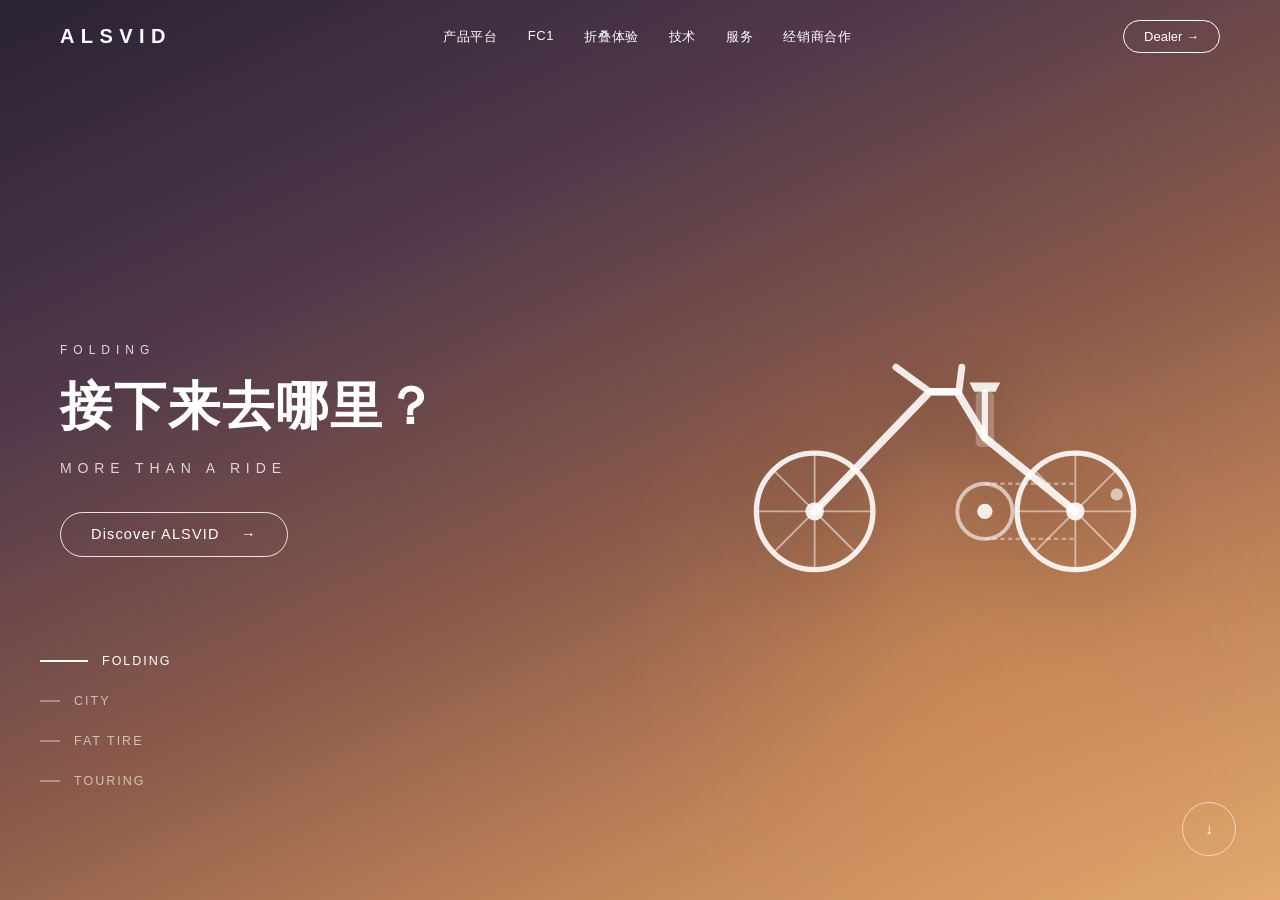
==== index.html @ 26894b55 "Preserve ALSVID homepage hero animation and original source" ====
<!doctype html><html lang="zh-CN"><meta charset="utf-8"><meta name="viewport" content="width=device-width,initial-scale=1"><title>ALSVID 首屏动画独立保留版</title><style>*{box-sizing:border-box}body{margin:0;font-family:Arial,'Microsoft YaHei',sans-serif}a{color:inherit;text-decoration:none}button{font:inherit;border:0;background:none;cursor:pointer}h1,p{margin:0}/* ============================================================
   ALSVID 官方首页 — 交互区块样式（CSS Module）
   配色对齐设计 token：主色 #0b61ff
   ============================================================ */

.home-reveal {
  opacity: 0;
  transform: translateY(30px);
  transition: opacity .8s cubic-bezier(.22,.61,.36,1), transform .8s cubic-bezier(.22,.61,.36,1);
}
.home-reveal-in {
  opacity: 1 !important;
  transform: none !important;
}

/* ===== 导航 ===== */
.nav {
  position: fixed;
  inset: 0 0 auto 0;
  z-index: 200;
  color: #fff;
  padding: 20px 0;
  transition: background .3s cubic-bezier(.22,.61,.36,1), box-shadow .3s, color .3s, padding .3s;
}
.navScrolled {
  background: #fff;
  color: var(--ink, #16181d);
  box-shadow: 0 2px 20px rgba(0,0,0,.08);
  padding: 12px 0;
}
.navInner {
  max-width: 1240px;
  margin: 0 auto;
  padding: 0 40px;
  display: flex;
  align-items: center;
  gap: 48px;
}
.logo { font-size: 20px; font-weight: 800; letter-spacing: .32em; }
.navLinks { display: flex; gap: 30px; margin: 0 auto; font-size: 13px; letter-spacing: .05em; }
.navLinks a { position: relative; padding: 6px 0; opacity: .85; transition: opacity .3s; }
.navLinks a::after {
  content: "";
  position: absolute; left: 0; bottom: 0; height: 2px; width: 100%;
  background: currentColor;
  transform: scaleX(0); transform-origin: left;
  transition: transform .3s cubic-bezier(.22,.61,.36,1);
}
.navLinks a:hover { opacity: 1; }
.navLinks a:hover::after { transform: scaleX(1); }
.navRight { display: flex; align-items: center; gap: 12px; }
.dealerBtn {
  border: 1px solid currentColor; border-radius: 99px;
  padding: 8px 20px; font-size: 13px;
  transition: background .3s, color .3s, transform .3s;
}
.dealerBtn:hover { background: #fff; color: #16181d; transform: scale(1.05); }

/* ===== Hero ===== */
.hero {
  position: relative;
  min-height: 100vh;
  display: flex;
  align-items: center;
  color: #fff;
  overflow: hidden;
  padding: 120px 0 120px;
}
.heroScene {
  position: absolute; inset: 0;
  opacity: 0;
  transition: opacity 1.2s cubic-bezier(.22,.61,.36,1);
}
.heroScene.on { opacity: 1; }
.scene0 { background: linear-gradient(155deg,#2a2235 0%,#50384a 28%,#8a5a4a 55%,#c2855a 78%,#e4a870 100%); }
.scene1 { background: linear-gradient(150deg,#161c2a 0%,#28324a 38%,#3d5273 68%,#6480a0 100%); }
.scene2 { background: linear-gradient(148deg,#1a2625 0%,#2e4240 42%,#486862 72%,#6e8775 100%); }
.scene3 { background: linear-gradient(152deg,#1d211a 0%,#36402c 40%,#5d653d 72%,#8e9162 100%); }
.heroScene::before {
  content: "";
  position: absolute;
  width: 60vw; height: 56vh;
  right: -4vw; bottom: 0;
  border-radius: 50%;
  filter: blur(80px);
  opacity: .35;
  pointer-events: none;
}
.scene0::before { background: radial-gradient(circle, rgba(255,170,80,.7), transparent 60%); }
.scene1::before { background: radial-gradient(circle, rgba(100,160,230,.6), transparent 60%); }
.scene2::before { background: radial-gradient(circle, rgba(80,180,150,.5), transparent 60%); }
.scene3::before { background: radial-gradient(circle, rgba(220,190,90,.5), transparent 60%); }

.heroGrid {
  position: relative; z-index: 5;
  max-width: 1240px; margin: 0 auto; padding: 0 40px;
  width: 100%;
  display: grid;
  grid-template-columns: 1fr 1fr;
  gap: 60px;
  align-items: center;
}
.heroTag { font-size: 12px; letter-spacing: .5em; opacity: .82; margin-bottom: 18px; text-transform: uppercase; }
.heroTitle { font-size: clamp(32px, 4.4vw, 52px); font-weight: 700; letter-spacing: .04em; line-height: 1.22; }
.heroSub { font-size: 14px; letter-spacing: .42em; opacity: .78; margin: 22px 0 36px; }
.cta {
  display: inline-flex; align-items: center; gap: 12px;
  border: 1px solid rgba(255,255,255,.85); border-radius: 99px;
  padding: 12px 30px; font-size: 14.5px; letter-spacing: .08em;
  color: inherit; text-decoration: none;
  transition: background .3s, color .3s, transform .3s;
}
.cta:hover { background: #fff; color: #16181d; transform: scale(1.05); }
.cta svg { transition: transform .3s; }
.cta:hover svg { transform: translateX(5px); }
.heroBikeStage { display: grid; place-items: center; min-height: 260px; }
.heroBike { width: 100%; max-width: 460px; filter: drop-shadow(0 20px 30px rgba(0,0,0,.3)); }

.heroTabs {
  position: absolute; left: 40px; bottom: 12%;
  z-index: 6;
  display: flex; flex-direction: column; gap: 18px;
}
.heroTab {
  display: flex; align-items: center; gap: 14px;
  color: rgba(255,255,255,.62);
  font-size: 12.5px; letter-spacing: .16em;
  padding: 4px 0;
  transition: color .3s;
}
.heroTab[aria-selected="true"] { color: #fff; }
.tabBar {
  width: 20px; height: 2px;
  background: rgba(255,255,255,.35);
  position: relative; overflow: hidden;
  transition: width .3s;
}
.heroTab[aria-selected="true"] .tabBar { width: 48px; }
.tabBar i {
  position: absolute; inset: 0;
  background: #fff;
  transform: scaleX(0); transform-origin: left;
}
.heroTab[aria-selected="true"] .tabBar i {
  animation: homeTabProgress 6s linear forwards;
}
@keyframes homeTabProgress { to { transform: scaleX(1); } }

.scrollDown {
  position: absolute; right: 44px; bottom: 44px; z-index: 6;
  width: 54px; height: 54px;
  border: 1px solid rgba(255,255,255,.6); border-radius: 50%;
  display: grid; place-items: center;
  color: #fff;
  transition: background .3s, color .3s;
  animation: homeBob 2.4s ease-in-out infinite;
}
.scrollDown:hover { background: #fff; color: #16181d; animation-play-state: paused; }
@keyframes homeBob { 0%,100% { transform: translateY(0); } 50% { transform: translateY(8px); } }

/* ===== 动效层 ===== */
/* 首屏入场：文案逐行上浮 + 车辆从右滑入（backwards：结束后交还 hover 控制） */
.heroCopyInner > * {
  animation: homeRiseIn .8s cubic-bezier(.22,.61,.36,1) backwards;
}
.heroCopyInner > *:nth-child(1) { animation-delay: .05s; }
.heroCopyInner > *:nth-child(2) { animation-delay: .15s; }
.heroCopyInner > *:nth-child(3) { animation-delay: .25s; }
.heroCopyInner > *:nth-child(4) { animation-delay: .35s; }
@keyframes homeRiseIn {
  from { opacity: 0; transform: translateY(18px); }
  to { opacity: 1; transform: translateY(0); }
}
.heroBike {
  animation: homeBikeIn 1s cubic-bezier(.22,.61,.36,1) .25s backwards;
}
@keyframes homeBikeIn {
  from { opacity: 0; transform: translateX(48px); }
  to { opacity: 1; transform: translateX(0); }
}

/* 车轮转动：Hero 常速巡航，悬停加速，卡片悬停起步 */
.heroBike [data-wheel] { animation: homeSpin 16s linear infinite; }
.hero:hover .heroBike [data-wheel] { animation-duration: 2.4s; }
.platCard:hover .platSvg [data-wheel] { animation: homeSpin 1.8s linear infinite; }
@keyframes homeSpin { to { transform: rotate(360deg); } }

/* 统计卡片悬停上浮 */
.stat { transition: transform .3s cubic-bezier(.22,.61,.36,1); }
.stat:hover { transform: translateY(-4px); }

/* 技术图标悬停旋转 */
.techIcon svg { transition: transform .35s cubic-bezier(.22,.61,.36,1); }
.techItem:hover .techIcon svg, .techItem:focus-visible .techIcon svg { transform: rotate(120deg); }

/* ===== 区块通用 ===== */
.sectionBlock { padding: 120px 0; }
.sectionInner { max-width: 1240px; margin: 0 auto; padding: 0 40px; }
.eyebrow { font-size: 11px; letter-spacing: .4em; color: var(--ink3, #8a9099); margin-bottom: 16px; text-transform: uppercase; }
.h2 { font-size: clamp(24px, 2.8vw, 34px); font-weight: 700; line-height: 1.35; }

/* ===== 平台卡片 ===== */
.platHead { display: grid; grid-template-columns: 320px 1fr; gap: 64px; margin-bottom: 60px; }
.platHeadNote { font-size: 13.5px; color: var(--ink2, #4a4f58); max-width: 380px; align-self: end; }
.linkArrow {
  display: inline-flex; align-items: center; gap: 8px;
  margin-top: 24px; font-size: 13px;
  color: inherit; text-decoration: none;
  border-bottom: 1px solid currentColor; padding-bottom: 4px;
  transition: color .3s;
}
.linkArrow svg { transition: transform .3s; }
.linkArrow:hover { color: var(--brand, #0b61ff); }
.linkArrow:hover svg { transform: translateX(5px); }
.platCards { display: grid; grid-template-columns: repeat(auto-fit, minmax(240px, 1fr)); gap: 24px; }
.platCard {
  display: block;
  background: var(--bgSoft, #f5f6f8);
  border: none; border-radius: 16px; overflow: hidden;
  text-align: left; cursor: pointer;
  font: inherit; color: inherit; text-decoration: none;
  transition: transform .3s cubic-bezier(.22,.61,.36,1), box-shadow .3s;
}
.platCard:hover { transform: translateY(-10px); box-shadow: 0 16px 40px rgba(22,24,29,.1); }
.platSvg { height: 180px; display: grid; place-items: center; overflow: hidden; }
.platSvg svg { width: 82%; transition: transform .45s cubic-bezier(.22,.61,.36,1); }
.platCard:hover .platSvg svg { transform: scale(1.06); }
.pi1 { background: linear-gradient(135deg,#eaeef5,#cdd6e4); }
.pi2 { background: linear-gradient(135deg,#dde8f2,#b8cbde); }
.pi3 { background: linear-gradient(135deg,#e2ecea,#bccfc9); }
.pi4 { background: linear-gradient(135deg,#eee8da,#d4cbb5); }
.platBody { display: flex; justify-content: space-between; align-items: center; padding: 20px 22px; }
.platName { font-weight: 700; font-size: 15px; }
.platDesc { font-size: 12px; color: var(--ink3, #8a9099); margin-top: 3px; }
.platGo {
  width: 34px; height: 34px; border-radius: 50%;
  border: 1px solid var(--line, #e6e8ec);
  display: grid; place-items: center; flex: none;
  transition: all .3s;
}
.platCard:hover .platGo { background: var(--brand, #0b61ff); border-color: var(--brand, #0b61ff); color: #fff; transform: translateX(4px); }

/* ===== FC1 ===== */
.featured { background: var(--bgSoft, #f5f6f8); }
.featGrid { display: grid; grid-template-columns: 340px 1fr 240px; gap: 44px; align-items: center; }
.featTitle { font-size: clamp(42px, 5.5vw, 70px); font-weight: 800; letter-spacing: .02em; }
.featSlogan { font-size: 18px; font-weight: 600; margin: 14px 0 20px; letter-spacing: .06em; }
.featDesc { font-size: 13.5px; color: var(--ink2, #4a4f58); max-width: 300px; }
.featStage { display: grid; place-items: center; }
.featStats { display: flex; flex-direction: column; }
.featStage svg { width: 100%; max-width: 580px; filter: drop-shadow(0 22px 28px rgba(0,0,0,.12)); }
.stat { padding: 22px 0; border-bottom: 1px solid var(--line, #e6e8ec); }
.stat:last-child { border-bottom: none; }
.statNum { font-size: 32px; font-weight: 800; display: flex; align-items: baseline; gap: 3px; }
.statUnit { font-size: 14px; font-weight: 600; color: var(--ink2, #4a4f58); }
.statLabel { font-size: 12px; color: var(--ink3, #8a9099); letter-spacing: .08em; margin-top: 4px; }
.btnSolid {
  display: inline-flex; align-items: center; gap: 8px;
  margin-top: 28px;
  background: var(--ink, #16181d); color: #fff;
  border: none; border-radius: 99px;
  padding: 13px 28px; font-size: 14px; cursor: pointer; font-family: inherit;
  transition: background .3s, transform .3s;
}
.btnSolid:hover { background: var(--brand, #0b61ff); transform: scale(1.05); }

/* ===== 三步折叠 ===== */
.foldStage { display: grid; grid-template-columns: 1fr 380px; gap: 64px; align-items: center; }
.foldCanvas {
  background: var(--bgSoft, #f5f6f8);
  border-radius: 16px;
  height: 400px;
  display: grid; place-items: center;
  position: relative;
}
.foldBike { width: 78%; max-width: 520px; }
.foldLabel {
  position: absolute; left: 50%; bottom: 26px; transform: translateX(-50%);
  font-size: 13px; letter-spacing: .08em;
  background: #fff; border: 1px solid var(--line, #e6e8ec);
  padding: 5px 18px; border-radius: 99px; white-space: nowrap;
  box-shadow: 0 4px 14px rgba(0,0,0,.06);
}
.foldSteps { display: flex; flex-direction: column; gap: 12px; }
.foldStep {
  display: flex; align-items: center; gap: 18px;
  padding: 20px 22px; border-radius: 12px;
  text-align: left; cursor: pointer; font-family: inherit;
  background: none; border: 1px solid transparent; color: inherit;
  transition: all .3s;
}
.foldStep:hover { background: var(--bgSoft, #f5f6f8); }
.foldStep.on { background: var(--bgSoft, #f5f6f8); border-color: var(--ink, #16181d); }
.foldNum {
  width: 36px; height: 36px; border-radius: 50%;
  border: 1.5px solid var(--ink3, #8a9099);
  display: grid; place-items: center;
  font-size: 13px; font-weight: 700; color: var(--ink2, #4a4f58); flex: none;
  transition: all .3s;
}
.foldStep.on .foldNum { background: var(--ink, #16181d); border-color: var(--ink, #16181d); color: #fff; }
.foldTitle { font-weight: 700; font-size: 15px; }
.foldDesc { font-size: 12.5px; color: var(--ink3, #8a9099); margin-top: 3px; }

/* ===== 技术 ===== */
.tech { background: #0f1216; color: #fff; }
.tech .h2 { color: #fff; }
.techDesc { font-size: 13.5px; color: #9aa1ab; max-width: 440px; margin-top: 18px; }
.techGrid { display: grid; grid-template-columns: repeat(auto-fit, minmax(200px, 1fr)); gap: 16px; margin-top: 60px; }
.techItem {
  border: 1px solid #262b33; border-radius: 12px;
  padding: 26px 22px;
  transition: all .3s;
}
.techItem:hover, .techItem:focus-visible { border-color: var(--brand, #0b61ff); background: #161a21; transform: translateY(-5px); }
.techIcon {
  width: 44px; height: 44px; border-radius: 10px;
  background: #1d222b;
  display: grid; place-items: center;
  color: #c8cdd6; margin-bottom: 18px;
  transition: all .3s;
}
.techItem:hover .techIcon { background: var(--brand, #0b61ff); color: #fff; }
.techT { font-size: 14px; font-weight: 700; }
.techMore { font-size: 12.5px; color: #8a9099; max-height: 0; overflow: hidden; opacity: 0; transition: all .35s; }
.techItem:hover .techMore, .techItem:focus-within .techMore { max-height: 90px; opacity: 1; margin-top: 10px; }
.techCta {
  display: inline-flex; align-items: center; gap: 8px;
  margin-top: 52px;
  border: 1px solid #3a414c; border-radius: 99px;
  padding: 12px 28px; font-size: 14px;
  color: #dfe3e9; background: none; cursor: pointer; font-family: inherit;
  transition: all .3s;
}
.techCta:hover { border-color: var(--brand, #0b61ff); color: #fff; background: var(--brand, #0b61ff); transform: scale(1.04); }

/* ===== 响应式 ===== */
@media (max-width: 992px) {
  .heroGrid { grid-template-columns: 1fr; gap: 36px; }
  .heroBikeStage { order: -1; }
  .heroBike { max-width: 340px; }
  .heroTabs { display: none; }
  .featGrid { grid-template-columns: 1fr; gap: 28px; }
  .featStats { display: flex; gap: 36px; }
  .featStats .stat { border-bottom: none; padding: 0; }
  .foldStage { grid-template-columns: 1fr; }
  .platHead { grid-template-columns: 1fr; gap: 20px; }
  .navInner { padding: 0 20px; }
  .sectionInner { padding: 0 20px; }
}
@media (max-width: 768px) {
  .navLinks { display: none; }
  .scrollDown { right: 20px; bottom: 24px; }
  .foldCanvas { height: 300px; }
  .foldBike { width: 92%; }
}

/* ===== 无障碍：减弱动效 ===== */
@media (prefers-reduced-motion: reduce) {
  .heroScene, .heroScene::before, .heroBike, .scrollDown,
  .platCard, .platCard .platSvg svg, .foldStep, .foldNum,
  .techItem, .cta, .dealerBtn, .btnSolid,
  .heroBike [data-wheel], .heroCopyInner > * {
    animation: none !important;
    transition: none !important;
  }
  .heroBike { opacity: 1; transform: none; }
  .home-reveal { opacity: 1 !important; transform: none !important; }
}
</style><body><header class="nav"><div class="navInner"><a class="logo" href="#top">ALSVID</a><nav class="navLinks" aria-label="原官网导航展示"><span>产品平台</span><span>FC1</span><span>折叠体验</span><span>技术</span><span>服务</span><span>经销商合作</span></nav><span class="dealerBtn">Dealer →</span></div></header><section id="top" class="hero"><div class="heroScene scene0 on"></div><div class="heroScene scene1 "></div><div class="heroScene scene2 "></div><div class="heroScene scene3 "></div><div class="heroGrid"><div class="heroCopy"><div class="heroCopyInner"><p class="heroTag">FOLDING</p><h1 class="heroTitle">接下来去哪里？</h1><p class="heroSub">MORE THAN A RIDE</p><span class="cta">Discover ALSVID　 →</span></div></div><div class="heroBikeStage"><svg viewBox="0 0 300 180" class="heroBike" aria-hidden="true">
      
      <circle cx="65" cy="130" r="38" fill="none" stroke="rgba(255,255,255,.88)" stroke-width="3.5" />
      <circle cx="235" cy="130" r="38" fill="none" stroke="rgba(255,255,255,.88)" stroke-width="3.5" />
      <circle cx="65" cy="130" r="6" fill="rgba(255,255,255,.88)" />
      <circle cx="235" cy="130" r="6" fill="rgba(255,255,255,.88)" />
      <g data-wheel stroke="rgba(255,255,255,.5)" stroke-width="1.2" style="transform-origin:65px 130px;transform-box:view-box">
        <line x1="65" y1="92" x2="65" y2="168" />
        <line x1="27" y1="130" x2="103" y2="130" />
        <line x1="38" y1="103" x2="92" y2="157" />
        <line x1="92" y1="103" x2="38" y2="157" />
      </g>
      <g data-wheel stroke="rgba(255,255,255,.5)" stroke-width="1.2" style="transform-origin:235px 130px;transform-box:view-box">
        <line x1="235" y1="92" x2="235" y2="168" />
        <line x1="197" y1="130" x2="273" y2="130" />
        <line x1="208" y1="103" x2="262" y2="157" />
        <line x1="262" y1="103" x2="208" y2="157" />
      </g>
      
      <path
        d="M65 130 L140 52 L158 52 L176 82 L235 130"
        fill="none"
        stroke="rgba(255,255,255,.88)"
        stroke-width="5"
        stroke-linecap="round"
        stroke-linejoin="round"
      />
      
      <line x1="176" y1="82" x2="176" y2="52" stroke="rgba(255,255,255,.88)" stroke-width="4" stroke-linecap="round" />
      <rect x="170" y="52" width="12" height="36" rx="3" fill="rgba(255,255,255,.25)" />
      
      <path d="M166 46 L186 46 L183 52 L169 52 Z" fill="rgba(255,255,255,.88)" />
      
      <g stroke="rgba(255,255,255,.88)" stroke-width="4.5" stroke-linecap="round" fill="none">
        <path d="M140 52 L118 36 M140 52 L159 52 L161 36" />
      </g>
      
      <circle cx="176" cy="130" r="18" fill="none" stroke="rgba(255,255,255,.6)" stroke-width="2.5" />
      <circle cx="176" cy="130" r="5" fill="rgba(255,255,255,.88)" />
      
      <path d="M176 112 L235 112 M176 148 L235 148" stroke="rgba(255,255,255,.4)" stroke-width="1.5" stroke-dasharray="3 2" />
      
      <circle cx="262" cy="119" r="4" fill="rgba(255,255,255,.6)" />
    </svg></div></div><div class="heroTabs" role="tablist" aria-label="车型类别"><button class="heroTab" role="tab" aria-selected="true" data-index="0"><span class="tabBar"><i></i></span>FOLDING</button><button class="heroTab" role="tab" aria-selected="false" data-index="1"><span class="tabBar"><i></i></span>CITY</button><button class="heroTab" role="tab" aria-selected="false" data-index="2"><span class="tabBar"><i></i></span>FAT TIRE</button><button class="heroTab" role="tab" aria-selected="false" data-index="3"><span class="tabBar"><i></i></span>TOURING</button></div><span class="scrollDown" aria-hidden="true">↓</span></section><script>
const scenes=[["FOLDING","接下来去哪里？","MORE THAN A RIDE"],["CITY","城市，由我掌控","URBAN COMMUTING"],["FAT TIRE","越野，无边界","ALL TERRAIN"],["TOURING","远方，触手可及","GO FURTHER"]];
const hero=document.querySelector('.hero'), backgrounds=[...document.querySelectorAll('.heroScene')],tabs=[...document.querySelectorAll('.heroTab')],bike=document.querySelector('.heroBikeStage');
const reduce=matchMedia('(prefers-reduced-motion: reduce)');let current=0,timer;
function select(index){current=index;backgrounds.forEach((b,i)=>b.classList.toggle('on',i===index));tabs.forEach((t,i)=>{t.setAttribute('aria-selected',String(i===index));t.querySelector('i').replaceWith(document.createElement('i'))});const copy=document.querySelector('.heroCopyInner'),next=copy.cloneNode(true);next.querySelector('.heroTag').textContent=scenes[index][0];next.querySelector('h1').textContent=scenes[index][1];next.querySelector('.heroSub').textContent=scenes[index][2];copy.replaceWith(next)}
function start(){clearInterval(timer);if(!reduce.matches)timer=setInterval(()=>select((current+1)%4),6000)}
tabs.forEach((t,i)=>t.addEventListener('click',()=>{select(i);start()}));
hero.addEventListener('mousemove',e=>{if(reduce.matches)return;const x=e.clientX/innerWidth-.5,y=e.clientY/innerHeight-.5;backgrounds.forEach((b,i)=>b.style.translate=(x*(10+i*4))+'px '+(y*(6+i*3))+'px');bike.style.translate=(x*-14)+'px '+(y*-8)+'px'});
hero.addEventListener('mouseleave',()=>{backgrounds.forEach(b=>b.style.translate='');bike.style.translate=''});reduce.addEventListener('change',start);start();
</script></body></html>
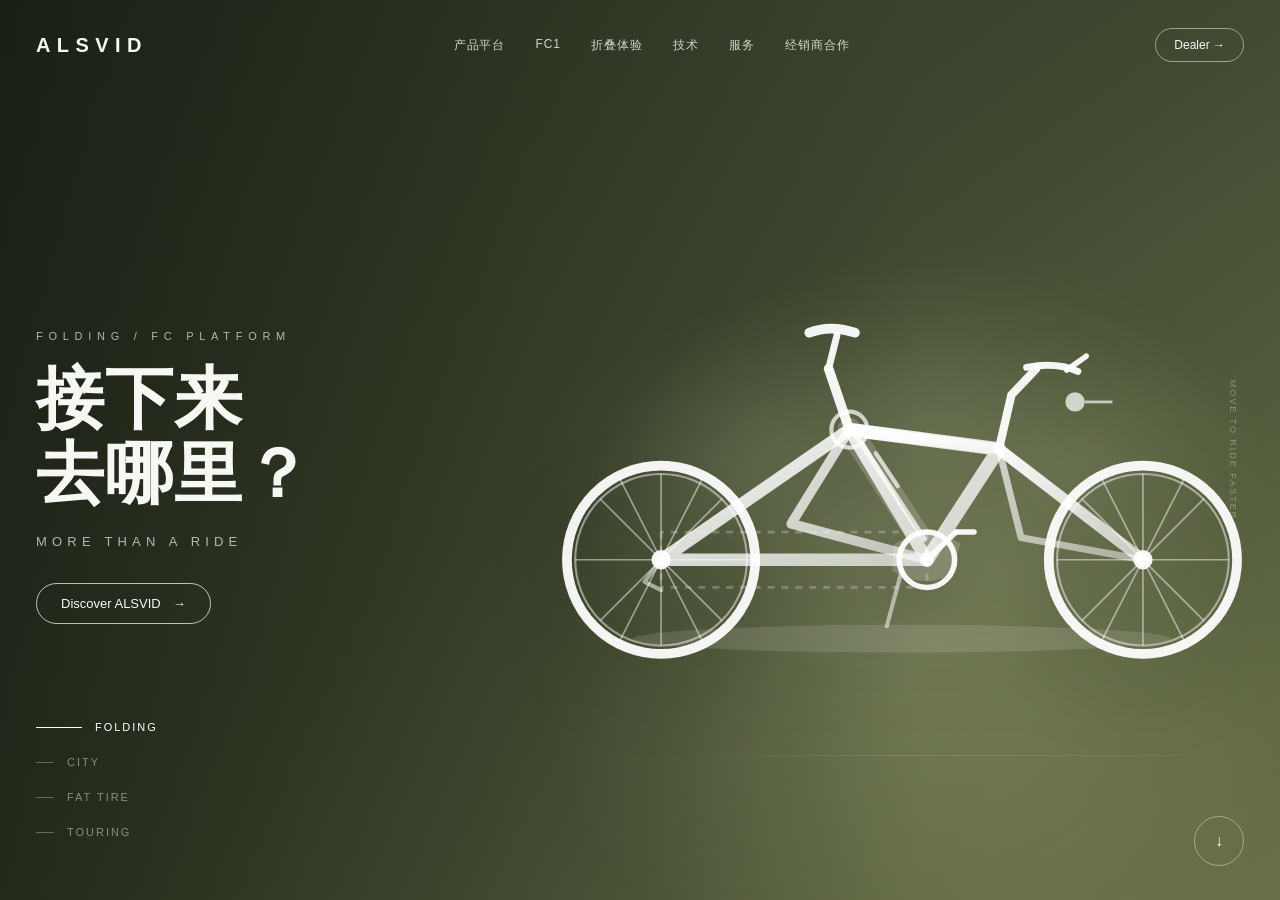
==== commit 28ab4173: "feat(home): redesign hero bike and motion interaction" ====
--- a/index.html
+++ b/index.html
@@ -1,422 +1,502 @@
-<!doctype html><html lang="zh-CN"><meta charset="utf-8"><meta name="viewport" content="width=device-width,initial-scale=1"><title>ALSVID 首屏动画独立保留版</title><style>*{box-sizing:border-box}body{margin:0;font-family:Arial,'Microsoft YaHei',sans-serif}a{color:inherit;text-decoration:none}button{font:inherit;border:0;background:none;cursor:pointer}h1,p{margin:0}/* ============================================================
-   ALSVID 官方首页 — 交互区块样式（CSS Module）
-   配色对齐设计 token：主色 #0b61ff
-   ============================================================ */
-
-.home-reveal {
-  opacity: 0;
-  transform: translateY(30px);
-  transition: opacity .8s cubic-bezier(.22,.61,.36,1), transform .8s cubic-bezier(.22,.61,.36,1);
-}
-.home-reveal-in {
-  opacity: 1 !important;
-  transform: none !important;
-}
-
-/* ===== 导航 ===== */
-.nav {
-  position: fixed;
-  inset: 0 0 auto 0;
-  z-index: 200;
-  color: #fff;
-  padding: 20px 0;
-  transition: background .3s cubic-bezier(.22,.61,.36,1), box-shadow .3s, color .3s, padding .3s;
-}
-.navScrolled {
-  background: #fff;
-  color: var(--ink, #16181d);
-  box-shadow: 0 2px 20px rgba(0,0,0,.08);
-  padding: 12px 0;
-}
-.navInner {
-  max-width: 1240px;
-  margin: 0 auto;
-  padding: 0 40px;
-  display: flex;
-  align-items: center;
-  gap: 48px;
-}
-.logo { font-size: 20px; font-weight: 800; letter-spacing: .32em; }
-.navLinks { display: flex; gap: 30px; margin: 0 auto; font-size: 13px; letter-spacing: .05em; }
-.navLinks a { position: relative; padding: 6px 0; opacity: .85; transition: opacity .3s; }
-.navLinks a::after {
-  content: "";
-  position: absolute; left: 0; bottom: 0; height: 2px; width: 100%;
-  background: currentColor;
-  transform: scaleX(0); transform-origin: left;
-  transition: transform .3s cubic-bezier(.22,.61,.36,1);
-}
-.navLinks a:hover { opacity: 1; }
-.navLinks a:hover::after { transform: scaleX(1); }
-.navRight { display: flex; align-items: center; gap: 12px; }
-.dealerBtn {
-  border: 1px solid currentColor; border-radius: 99px;
-  padding: 8px 20px; font-size: 13px;
-  transition: background .3s, color .3s, transform .3s;
-}
-.dealerBtn:hover { background: #fff; color: #16181d; transform: scale(1.05); }
-
-/* ===== Hero ===== */
-.hero {
-  position: relative;
-  min-height: 100vh;
-  display: flex;
-  align-items: center;
-  color: #fff;
-  overflow: hidden;
-  padding: 120px 0 120px;
-}
-.heroScene {
-  position: absolute; inset: 0;
-  opacity: 0;
-  transition: opacity 1.2s cubic-bezier(.22,.61,.36,1);
-}
-.heroScene.on { opacity: 1; }
-.scene0 { background: linear-gradient(155deg,#2a2235 0%,#50384a 28%,#8a5a4a 55%,#c2855a 78%,#e4a870 100%); }
-.scene1 { background: linear-gradient(150deg,#161c2a 0%,#28324a 38%,#3d5273 68%,#6480a0 100%); }
-.scene2 { background: linear-gradient(148deg,#1a2625 0%,#2e4240 42%,#486862 72%,#6e8775 100%); }
-.scene3 { background: linear-gradient(152deg,#1d211a 0%,#36402c 40%,#5d653d 72%,#8e9162 100%); }
-.heroScene::before {
-  content: "";
-  position: absolute;
-  width: 60vw; height: 56vh;
-  right: -4vw; bottom: 0;
-  border-radius: 50%;
-  filter: blur(80px);
-  opacity: .35;
-  pointer-events: none;
-}
-.scene0::before { background: radial-gradient(circle, rgba(255,170,80,.7), transparent 60%); }
-.scene1::before { background: radial-gradient(circle, rgba(100,160,230,.6), transparent 60%); }
-.scene2::before { background: radial-gradient(circle, rgba(80,180,150,.5), transparent 60%); }
-.scene3::before { background: radial-gradient(circle, rgba(220,190,90,.5), transparent 60%); }
-
-.heroGrid {
-  position: relative; z-index: 5;
-  max-width: 1240px; margin: 0 auto; padding: 0 40px;
-  width: 100%;
-  display: grid;
-  grid-template-columns: 1fr 1fr;
-  gap: 60px;
-  align-items: center;
-}
-.heroTag { font-size: 12px; letter-spacing: .5em; opacity: .82; margin-bottom: 18px; text-transform: uppercase; }
-.heroTitle { font-size: clamp(32px, 4.4vw, 52px); font-weight: 700; letter-spacing: .04em; line-height: 1.22; }
-.heroSub { font-size: 14px; letter-spacing: .42em; opacity: .78; margin: 22px 0 36px; }
-.cta {
-  display: inline-flex; align-items: center; gap: 12px;
-  border: 1px solid rgba(255,255,255,.85); border-radius: 99px;
-  padding: 12px 30px; font-size: 14.5px; letter-spacing: .08em;
-  color: inherit; text-decoration: none;
-  transition: background .3s, color .3s, transform .3s;
-}
-.cta:hover { background: #fff; color: #16181d; transform: scale(1.05); }
-.cta svg { transition: transform .3s; }
-.cta:hover svg { transform: translateX(5px); }
-.heroBikeStage { display: grid; place-items: center; min-height: 260px; }
-.heroBike { width: 100%; max-width: 460px; filter: drop-shadow(0 20px 30px rgba(0,0,0,.3)); }
-
-.heroTabs {
-  position: absolute; left: 40px; bottom: 12%;
-  z-index: 6;
-  display: flex; flex-direction: column; gap: 18px;
-}
-.heroTab {
-  display: flex; align-items: center; gap: 14px;
-  color: rgba(255,255,255,.62);
-  font-size: 12.5px; letter-spacing: .16em;
-  padding: 4px 0;
-  transition: color .3s;
-}
-.heroTab[aria-selected="true"] { color: #fff; }
-.tabBar {
-  width: 20px; height: 2px;
-  background: rgba(255,255,255,.35);
-  position: relative; overflow: hidden;
-  transition: width .3s;
-}
-.heroTab[aria-selected="true"] .tabBar { width: 48px; }
-.tabBar i {
-  position: absolute; inset: 0;
-  background: #fff;
-  transform: scaleX(0); transform-origin: left;
-}
-.heroTab[aria-selected="true"] .tabBar i {
-  animation: homeTabProgress 6s linear forwards;
-}
-@keyframes homeTabProgress { to { transform: scaleX(1); } }
-
-.scrollDown {
-  position: absolute; right: 44px; bottom: 44px; z-index: 6;
-  width: 54px; height: 54px;
-  border: 1px solid rgba(255,255,255,.6); border-radius: 50%;
-  display: grid; place-items: center;
-  color: #fff;
-  transition: background .3s, color .3s;
-  animation: homeBob 2.4s ease-in-out infinite;
-}
-.scrollDown:hover { background: #fff; color: #16181d; animation-play-state: paused; }
-@keyframes homeBob { 0%,100% { transform: translateY(0); } 50% { transform: translateY(8px); } }
-
-/* ===== 动效层 ===== */
-/* 首屏入场：文案逐行上浮 + 车辆从右滑入（backwards：结束后交还 hover 控制） */
-.heroCopyInner > * {
-  animation: homeRiseIn .8s cubic-bezier(.22,.61,.36,1) backwards;
-}
-.heroCopyInner > *:nth-child(1) { animation-delay: .05s; }
-.heroCopyInner > *:nth-child(2) { animation-delay: .15s; }
-.heroCopyInner > *:nth-child(3) { animation-delay: .25s; }
-.heroCopyInner > *:nth-child(4) { animation-delay: .35s; }
-@keyframes homeRiseIn {
-  from { opacity: 0; transform: translateY(18px); }
-  to { opacity: 1; transform: translateY(0); }
-}
-.heroBike {
-  animation: homeBikeIn 1s cubic-bezier(.22,.61,.36,1) .25s backwards;
-}
-@keyframes homeBikeIn {
-  from { opacity: 0; transform: translateX(48px); }
-  to { opacity: 1; transform: translateX(0); }
-}
-
-/* 车轮转动：Hero 常速巡航，悬停加速，卡片悬停起步 */
-.heroBike [data-wheel] { animation: homeSpin 16s linear infinite; }
-.hero:hover .heroBike [data-wheel] { animation-duration: 2.4s; }
-.platCard:hover .platSvg [data-wheel] { animation: homeSpin 1.8s linear infinite; }
-@keyframes homeSpin { to { transform: rotate(360deg); } }
-
-/* 统计卡片悬停上浮 */
-.stat { transition: transform .3s cubic-bezier(.22,.61,.36,1); }
-.stat:hover { transform: translateY(-4px); }
-
-/* 技术图标悬停旋转 */
-.techIcon svg { transition: transform .35s cubic-bezier(.22,.61,.36,1); }
-.techItem:hover .techIcon svg, .techItem:focus-visible .techIcon svg { transform: rotate(120deg); }
-
-/* ===== 区块通用 ===== */
-.sectionBlock { padding: 120px 0; }
-.sectionInner { max-width: 1240px; margin: 0 auto; padding: 0 40px; }
-.eyebrow { font-size: 11px; letter-spacing: .4em; color: var(--ink3, #8a9099); margin-bottom: 16px; text-transform: uppercase; }
-.h2 { font-size: clamp(24px, 2.8vw, 34px); font-weight: 700; line-height: 1.35; }
-
-/* ===== 平台卡片 ===== */
-.platHead { display: grid; grid-template-columns: 320px 1fr; gap: 64px; margin-bottom: 60px; }
-.platHeadNote { font-size: 13.5px; color: var(--ink2, #4a4f58); max-width: 380px; align-self: end; }
-.linkArrow {
-  display: inline-flex; align-items: center; gap: 8px;
-  margin-top: 24px; font-size: 13px;
-  color: inherit; text-decoration: none;
-  border-bottom: 1px solid currentColor; padding-bottom: 4px;
-  transition: color .3s;
-}
-.linkArrow svg { transition: transform .3s; }
-.linkArrow:hover { color: var(--brand, #0b61ff); }
-.linkArrow:hover svg { transform: translateX(5px); }
-.platCards { display: grid; grid-template-columns: repeat(auto-fit, minmax(240px, 1fr)); gap: 24px; }
-.platCard {
-  display: block;
-  background: var(--bgSoft, #f5f6f8);
-  border: none; border-radius: 16px; overflow: hidden;
-  text-align: left; cursor: pointer;
-  font: inherit; color: inherit; text-decoration: none;
-  transition: transform .3s cubic-bezier(.22,.61,.36,1), box-shadow .3s;
-}
-.platCard:hover { transform: translateY(-10px); box-shadow: 0 16px 40px rgba(22,24,29,.1); }
-.platSvg { height: 180px; display: grid; place-items: center; overflow: hidden; }
-.platSvg svg { width: 82%; transition: transform .45s cubic-bezier(.22,.61,.36,1); }
-.platCard:hover .platSvg svg { transform: scale(1.06); }
-.pi1 { background: linear-gradient(135deg,#eaeef5,#cdd6e4); }
-.pi2 { background: linear-gradient(135deg,#dde8f2,#b8cbde); }
-.pi3 { background: linear-gradient(135deg,#e2ecea,#bccfc9); }
-.pi4 { background: linear-gradient(135deg,#eee8da,#d4cbb5); }
-.platBody { display: flex; justify-content: space-between; align-items: center; padding: 20px 22px; }
-.platName { font-weight: 700; font-size: 15px; }
-.platDesc { font-size: 12px; color: var(--ink3, #8a9099); margin-top: 3px; }
-.platGo {
-  width: 34px; height: 34px; border-radius: 50%;
-  border: 1px solid var(--line, #e6e8ec);
-  display: grid; place-items: center; flex: none;
-  transition: all .3s;
-}
-.platCard:hover .platGo { background: var(--brand, #0b61ff); border-color: var(--brand, #0b61ff); color: #fff; transform: translateX(4px); }
-
-/* ===== FC1 ===== */
-.featured { background: var(--bgSoft, #f5f6f8); }
-.featGrid { display: grid; grid-template-columns: 340px 1fr 240px; gap: 44px; align-items: center; }
-.featTitle { font-size: clamp(42px, 5.5vw, 70px); font-weight: 800; letter-spacing: .02em; }
-.featSlogan { font-size: 18px; font-weight: 600; margin: 14px 0 20px; letter-spacing: .06em; }
-.featDesc { font-size: 13.5px; color: var(--ink2, #4a4f58); max-width: 300px; }
-.featStage { display: grid; place-items: center; }
-.featStats { display: flex; flex-direction: column; }
-.featStage svg { width: 100%; max-width: 580px; filter: drop-shadow(0 22px 28px rgba(0,0,0,.12)); }
-.stat { padding: 22px 0; border-bottom: 1px solid var(--line, #e6e8ec); }
-.stat:last-child { border-bottom: none; }
-.statNum { font-size: 32px; font-weight: 800; display: flex; align-items: baseline; gap: 3px; }
-.statUnit { font-size: 14px; font-weight: 600; color: var(--ink2, #4a4f58); }
-.statLabel { font-size: 12px; color: var(--ink3, #8a9099); letter-spacing: .08em; margin-top: 4px; }
-.btnSolid {
-  display: inline-flex; align-items: center; gap: 8px;
-  margin-top: 28px;
-  background: var(--ink, #16181d); color: #fff;
-  border: none; border-radius: 99px;
-  padding: 13px 28px; font-size: 14px; cursor: pointer; font-family: inherit;
-  transition: background .3s, transform .3s;
-}
-.btnSolid:hover { background: var(--brand, #0b61ff); transform: scale(1.05); }
-
-/* ===== 三步折叠 ===== */
-.foldStage { display: grid; grid-template-columns: 1fr 380px; gap: 64px; align-items: center; }
-.foldCanvas {
-  background: var(--bgSoft, #f5f6f8);
-  border-radius: 16px;
-  height: 400px;
-  display: grid; place-items: center;
-  position: relative;
-}
-.foldBike { width: 78%; max-width: 520px; }
-.foldLabel {
-  position: absolute; left: 50%; bottom: 26px; transform: translateX(-50%);
-  font-size: 13px; letter-spacing: .08em;
-  background: #fff; border: 1px solid var(--line, #e6e8ec);
-  padding: 5px 18px; border-radius: 99px; white-space: nowrap;
-  box-shadow: 0 4px 14px rgba(0,0,0,.06);
-}
-.foldSteps { display: flex; flex-direction: column; gap: 12px; }
-.foldStep {
-  display: flex; align-items: center; gap: 18px;
-  padding: 20px 22px; border-radius: 12px;
-  text-align: left; cursor: pointer; font-family: inherit;
-  background: none; border: 1px solid transparent; color: inherit;
-  transition: all .3s;
-}
-.foldStep:hover { background: var(--bgSoft, #f5f6f8); }
-.foldStep.on { background: var(--bgSoft, #f5f6f8); border-color: var(--ink, #16181d); }
-.foldNum {
-  width: 36px; height: 36px; border-radius: 50%;
-  border: 1.5px solid var(--ink3, #8a9099);
-  display: grid; place-items: center;
-  font-size: 13px; font-weight: 700; color: var(--ink2, #4a4f58); flex: none;
-  transition: all .3s;
-}
-.foldStep.on .foldNum { background: var(--ink, #16181d); border-color: var(--ink, #16181d); color: #fff; }
-.foldTitle { font-weight: 700; font-size: 15px; }
-.foldDesc { font-size: 12.5px; color: var(--ink3, #8a9099); margin-top: 3px; }
-
-/* ===== 技术 ===== */
-.tech { background: #0f1216; color: #fff; }
-.tech .h2 { color: #fff; }
-.techDesc { font-size: 13.5px; color: #9aa1ab; max-width: 440px; margin-top: 18px; }
-.techGrid { display: grid; grid-template-columns: repeat(auto-fit, minmax(200px, 1fr)); gap: 16px; margin-top: 60px; }
-.techItem {
-  border: 1px solid #262b33; border-radius: 12px;
-  padding: 26px 22px;
-  transition: all .3s;
-}
-.techItem:hover, .techItem:focus-visible { border-color: var(--brand, #0b61ff); background: #161a21; transform: translateY(-5px); }
-.techIcon {
-  width: 44px; height: 44px; border-radius: 10px;
-  background: #1d222b;
-  display: grid; place-items: center;
-  color: #c8cdd6; margin-bottom: 18px;
-  transition: all .3s;
-}
-.techItem:hover .techIcon { background: var(--brand, #0b61ff); color: #fff; }
-.techT { font-size: 14px; font-weight: 700; }
-.techMore { font-size: 12.5px; color: #8a9099; max-height: 0; overflow: hidden; opacity: 0; transition: all .35s; }
-.techItem:hover .techMore, .techItem:focus-within .techMore { max-height: 90px; opacity: 1; margin-top: 10px; }
-.techCta {
-  display: inline-flex; align-items: center; gap: 8px;
-  margin-top: 52px;
-  border: 1px solid #3a414c; border-radius: 99px;
-  padding: 12px 28px; font-size: 14px;
-  color: #dfe3e9; background: none; cursor: pointer; font-family: inherit;
-  transition: all .3s;
-}
-.techCta:hover { border-color: var(--brand, #0b61ff); color: #fff; background: var(--brand, #0b61ff); transform: scale(1.04); }
-
-/* ===== 响应式 ===== */
-@media (max-width: 992px) {
-  .heroGrid { grid-template-columns: 1fr; gap: 36px; }
-  .heroBikeStage { order: -1; }
-  .heroBike { max-width: 340px; }
-  .heroTabs { display: none; }
-  .featGrid { grid-template-columns: 1fr; gap: 28px; }
-  .featStats { display: flex; gap: 36px; }
-  .featStats .stat { border-bottom: none; padding: 0; }
-  .foldStage { grid-template-columns: 1fr; }
-  .platHead { grid-template-columns: 1fr; gap: 20px; }
-  .navInner { padding: 0 20px; }
-  .sectionInner { padding: 0 20px; }
-}
-@media (max-width: 768px) {
-  .navLinks { display: none; }
-  .scrollDown { right: 20px; bottom: 24px; }
-  .foldCanvas { height: 300px; }
-  .foldBike { width: 92%; }
-}
-
-/* ===== 无障碍：减弱动效 ===== */
-@media (prefers-reduced-motion: reduce) {
-  .heroScene, .heroScene::before, .heroBike, .scrollDown,
-  .platCard, .platCard .platSvg svg, .foldStep, .foldNum,
-  .techItem, .cta, .dealerBtn, .btnSolid,
-  .heroBike [data-wheel], .heroCopyInner > * {
-    animation: none !important;
-    transition: none !important;
-  }
-  .heroBike { opacity: 1; transform: none; }
-  .home-reveal { opacity: 1 !important; transform: none !important; }
-}
-</style><body><header class="nav"><div class="navInner"><a class="logo" href="#top">ALSVID</a><nav class="navLinks" aria-label="原官网导航展示"><span>产品平台</span><span>FC1</span><span>折叠体验</span><span>技术</span><span>服务</span><span>经销商合作</span></nav><span class="dealerBtn">Dealer →</span></div></header><section id="top" class="hero"><div class="heroScene scene0 on"></div><div class="heroScene scene1 "></div><div class="heroScene scene2 "></div><div class="heroScene scene3 "></div><div class="heroGrid"><div class="heroCopy"><div class="heroCopyInner"><p class="heroTag">FOLDING</p><h1 class="heroTitle">接下来去哪里？</h1><p class="heroSub">MORE THAN A RIDE</p><span class="cta">Discover ALSVID　 →</span></div></div><div class="heroBikeStage"><svg viewBox="0 0 300 180" class="heroBike" aria-hidden="true">
-      
-      <circle cx="65" cy="130" r="38" fill="none" stroke="rgba(255,255,255,.88)" stroke-width="3.5" />
-      <circle cx="235" cy="130" r="38" fill="none" stroke="rgba(255,255,255,.88)" stroke-width="3.5" />
-      <circle cx="65" cy="130" r="6" fill="rgba(255,255,255,.88)" />
-      <circle cx="235" cy="130" r="6" fill="rgba(255,255,255,.88)" />
-      <g data-wheel stroke="rgba(255,255,255,.5)" stroke-width="1.2" style="transform-origin:65px 130px;transform-box:view-box">
-        <line x1="65" y1="92" x2="65" y2="168" />
-        <line x1="27" y1="130" x2="103" y2="130" />
-        <line x1="38" y1="103" x2="92" y2="157" />
-        <line x1="92" y1="103" x2="38" y2="157" />
-      </g>
-      <g data-wheel stroke="rgba(255,255,255,.5)" stroke-width="1.2" style="transform-origin:235px 130px;transform-box:view-box">
-        <line x1="235" y1="92" x2="235" y2="168" />
-        <line x1="197" y1="130" x2="273" y2="130" />
-        <line x1="208" y1="103" x2="262" y2="157" />
-        <line x1="262" y1="103" x2="208" y2="157" />
-      </g>
-      
-      <path
-        d="M65 130 L140 52 L158 52 L176 82 L235 130"
-        fill="none"
-        stroke="rgba(255,255,255,.88)"
-        stroke-width="5"
-        stroke-linecap="round"
-        stroke-linejoin="round"
-      />
-      
-      <line x1="176" y1="82" x2="176" y2="52" stroke="rgba(255,255,255,.88)" stroke-width="4" stroke-linecap="round" />
-      <rect x="170" y="52" width="12" height="36" rx="3" fill="rgba(255,255,255,.25)" />
-      
-      <path d="M166 46 L186 46 L183 52 L169 52 Z" fill="rgba(255,255,255,.88)" />
-      
-      <g stroke="rgba(255,255,255,.88)" stroke-width="4.5" stroke-linecap="round" fill="none">
-        <path d="M140 52 L118 36 M140 52 L159 52 L161 36" />
-      </g>
-      
-      <circle cx="176" cy="130" r="18" fill="none" stroke="rgba(255,255,255,.6)" stroke-width="2.5" />
-      <circle cx="176" cy="130" r="5" fill="rgba(255,255,255,.88)" />
-      
-      <path d="M176 112 L235 112 M176 148 L235 148" stroke="rgba(255,255,255,.4)" stroke-width="1.5" stroke-dasharray="3 2" />
-      
-      <circle cx="262" cy="119" r="4" fill="rgba(255,255,255,.6)" />
-    </svg></div></div><div class="heroTabs" role="tablist" aria-label="车型类别"><button class="heroTab" role="tab" aria-selected="true" data-index="0"><span class="tabBar"><i></i></span>FOLDING</button><button class="heroTab" role="tab" aria-selected="false" data-index="1"><span class="tabBar"><i></i></span>CITY</button><button class="heroTab" role="tab" aria-selected="false" data-index="2"><span class="tabBar"><i></i></span>FAT TIRE</button><button class="heroTab" role="tab" aria-selected="false" data-index="3"><span class="tabBar"><i></i></span>TOURING</button></div><span class="scrollDown" aria-hidden="true">↓</span></section><script>
-const scenes=[["FOLDING","接下来去哪里？","MORE THAN A RIDE"],["CITY","城市，由我掌控","URBAN COMMUTING"],["FAT TIRE","越野，无边界","ALL TERRAIN"],["TOURING","远方，触手可及","GO FURTHER"]];
-const hero=document.querySelector('.hero'), backgrounds=[...document.querySelectorAll('.heroScene')],tabs=[...document.querySelectorAll('.heroTab')],bike=document.querySelector('.heroBikeStage');
-const reduce=matchMedia('(prefers-reduced-motion: reduce)');let current=0,timer;
-function select(index){current=index;backgrounds.forEach((b,i)=>b.classList.toggle('on',i===index));tabs.forEach((t,i)=>{t.setAttribute('aria-selected',String(i===index));t.querySelector('i').replaceWith(document.createElement('i'))});const copy=document.querySelector('.heroCopyInner'),next=copy.cloneNode(true);next.querySelector('.heroTag').textContent=scenes[index][0];next.querySelector('h1').textContent=scenes[index][1];next.querySelector('.heroSub').textContent=scenes[index][2];copy.replaceWith(next)}
-function start(){clearInterval(timer);if(!reduce.matches)timer=setInterval(()=>select((current+1)%4),6000)}
-tabs.forEach((t,i)=>t.addEventListener('click',()=>{select(i);start()}));
-hero.addEventListener('mousemove',e=>{if(reduce.matches)return;const x=e.clientX/innerWidth-.5,y=e.clientY/innerHeight-.5;backgrounds.forEach((b,i)=>b.style.translate=(x*(10+i*4))+'px '+(y*(6+i*3))+'px');bike.style.translate=(x*-14)+'px '+(y*-8)+'px'});
-hero.addEventListener('mouseleave',()=>{backgrounds.forEach(b=>b.style.translate='');bike.style.translate=''});reduce.addEventListener('change',start);start();
-</script></body></html>+<!doctype html>
+<html lang="zh-CN">
+<head>
+<meta charset="utf-8">
+<meta name="viewport" content="width=device-width,initial-scale=1">
+<title>ALSVID — Hero Motion</title>
+<style>
+:root{
+  --ink:#f7f8f4;
+  --muted:rgba(247,248,244,.68);
+}
+*{box-sizing:border-box}
+html{scroll-behavior:smooth}
+body{margin:0;font-family:Inter,Arial,"Microsoft YaHei",sans-serif;background:#20251b;color:var(--ink)}
+a{text-decoration:none;color:inherit}
+button{font:inherit}
+.hero{
+  position:relative;
+  min-height:100vh;
+  overflow:hidden;
+  display:flex;
+  align-items:center;
+  isolation:isolate;
+  background:#3f4930;
+}
+.heroScene{
+  position:absolute;
+  inset:-2%;
+  opacity:0;
+  transition:opacity 1.1s cubic-bezier(.22,.61,.36,1),transform 1.1s cubic-bezier(.22,.61,.36,1);
+  z-index:-3;
+}
+.heroScene.on{opacity:1}
+.scene0{
+  background:
+    radial-gradient(circle at 72% 70%,rgba(175,185,112,.22),transparent 34%),
+    linear-gradient(145deg,#293222 0%,#3f4930 48%,#697249 100%)
+}
+.scene1{
+  background:
+    radial-gradient(circle at 72% 70%,rgba(130,165,205,.18),transparent 34%),
+    linear-gradient(145deg,#1b2530 0%,#344252 50%,#64748a 100%)
+}
+.scene2{
+  background:
+    radial-gradient(circle at 72% 70%,rgba(118,171,145,.2),transparent 34%),
+    linear-gradient(145deg,#182522 0%,#34483f 50%,#61796c 100%)
+}
+.scene3{
+  background:
+    radial-gradient(circle at 72% 70%,rgba(205,184,112,.2),transparent 34%),
+    linear-gradient(145deg,#25291e 0%,#4b5233 50%,#77784c 100%)
+}
+.hero::before{
+  content:"";
+  position:absolute;
+  inset:0;
+  z-index:-2;
+  background:
+    linear-gradient(90deg,rgba(16,20,13,.62) 0%,rgba(16,20,13,.2) 42%,transparent 72%),
+    radial-gradient(circle at 72% 72%,rgba(255,255,255,.07),transparent 35%);
+  pointer-events:none;
+}
+.hero::after{
+  content:"";
+  position:absolute;
+  left:52%;
+  right:4%;
+  bottom:16%;
+  height:1px;
+  background:linear-gradient(90deg,transparent,rgba(255,255,255,.2),transparent);
+  z-index:-1;
+  opacity:.7;
+}
+.nav{
+  position:absolute;
+  inset:0 0 auto;
+  z-index:10;
+  padding:28px 0;
+}
+.navInner{
+  width:min(1280px,calc(100% - 72px));
+  margin:auto;
+  display:flex;
+  align-items:center;
+  gap:46px;
+}
+.logo{font-size:20px;font-weight:800;letter-spacing:.32em}
+.navLinks{
+  display:flex;
+  gap:30px;
+  margin:auto;
+  font-size:12px;
+  letter-spacing:.08em;
+  color:rgba(255,255,255,.78)
+}
+.navLinks a{position:relative;padding:7px 0}
+.navLinks a::after{
+  content:"";
+  position:absolute;
+  left:0;right:0;bottom:0;height:1px;
+  background:currentColor;
+  transform:scaleX(0);
+  transform-origin:left;
+  transition:transform .25s
+}
+.navLinks a:hover::after{transform:scaleX(1)}
+.dealer{
+  border:1px solid rgba(255,255,255,.48);
+  border-radius:999px;
+  padding:9px 18px;
+  font-size:12px;
+  transition:.25s
+}
+.dealer:hover{background:#fff;color:#1e241a}
+.heroGrid{
+  width:min(1280px,calc(100% - 72px));
+  margin:auto;
+  display:grid;
+  grid-template-columns:40% 60%;
+  align-items:center;
+  gap:20px;
+  padding-top:54px;
+}
+.heroCopy{max-width:500px}
+.tag{
+  font-size:11px;
+  letter-spacing:.52em;
+  color:var(--muted);
+  margin:0 0 20px
+}
+.title{
+  font-size:clamp(38px,5.3vw,70px);
+  line-height:1.1;
+  letter-spacing:.015em;
+  margin:0;
+  font-weight:650
+}
+.sub{
+  margin:22px 0 34px;
+  font-size:13px;
+  letter-spacing:.4em;
+  color:var(--muted)
+}
+.cta{
+  display:inline-flex;
+  align-items:center;
+  gap:12px;
+  border:1px solid rgba(255,255,255,.7);
+  border-radius:999px;
+  padding:12px 24px;
+  font-size:13px;
+  transition:.25s
+}
+.cta:hover{background:#fff;color:#20251b;transform:translateY(-2px)}
+.heroBikeStage{
+  min-height:430px;
+  display:grid;
+  place-items:center;
+  position:relative
+}
+.heroBikeStage::before{
+  content:"";
+  position:absolute;
+  width:74%;
+  height:48%;
+  border-radius:50%;
+  background:rgba(226,234,192,.13);
+  filter:blur(58px)
+}
+.bikeRideMotion{
+  width:min(720px,100%);
+  position:relative;
+  z-index:2;
+  animation:rideFloat 4s ease-in-out infinite
+}
+.heroBike{
+  display:block;
+  width:100%;
+  height:auto;
+  filter:drop-shadow(0 28px 34px rgba(0,0,0,.28))
+}
+.heroBike [data-wheel],
+.heroBike [data-crank]{
+  transform-box:view-box;
+  animation:wheelSpin 5.6s linear infinite
+}
+.hero.is-fast .heroBike [data-wheel],
+.hero.is-fast .heroBike [data-crank]{
+  animation-duration:.62s
+}
+.hero.is-fast .bikeRideMotion{animation-duration:.58s}
+@keyframes wheelSpin{to{transform:rotate(360deg)}}
+@keyframes rideFloat{
+  0%,100%{transform:translate3d(0,0,0)}
+  50%{transform:translate3d(0,-4px,0)}
+}
+.speedLines{
+  position:absolute;
+  right:7%;
+  top:58%;
+  width:24%;
+  height:90px;
+  opacity:0;
+  transform:translateX(20px);
+  transition:opacity .2s,transform .2s;
+  pointer-events:none
+}
+.hero.is-fast .speedLines{opacity:.55;transform:none}
+.speedLines i{
+  display:block;
+  height:1px;
+  margin:17px 0 0 auto;
+  background:linear-gradient(90deg,transparent,rgba(255,255,255,.55))
+}
+.speedLines i:nth-child(1){width:100%}
+.speedLines i:nth-child(2){width:72%}
+.speedLines i:nth-child(3){width:46%}
+.heroTabs{
+  position:absolute;
+  left:36px;
+  bottom:58px;
+  z-index:6;
+  display:flex;
+  flex-direction:column;
+  gap:15px
+}
+.heroTab{
+  appearance:none;
+  background:none;
+  border:0;
+  color:rgba(255,255,255,.46);
+  display:flex;
+  align-items:center;
+  gap:13px;
+  padding:4px 0;
+  cursor:pointer;
+  font-size:11px;
+  letter-spacing:.18em
+}
+.heroTab[aria-selected=true]{color:#fff}
+.tabBar{
+  width:18px;
+  height:1px;
+  background:rgba(255,255,255,.3);
+  position:relative;
+  overflow:hidden;
+  transition:.25s
+}
+.heroTab[aria-selected=true] .tabBar{width:46px}
+.tabBar i{
+  position:absolute;
+  inset:0;
+  background:#fff;
+  transform:scaleX(0);
+  transform-origin:left
+}
+.heroTab[aria-selected=true] .tabBar i{animation:progress 6s linear forwards}
+@keyframes progress{to{transform:scaleX(1)}}
+.scroll{
+  position:absolute;
+  right:36px;
+  bottom:34px;
+  width:50px;
+  height:50px;
+  border:1px solid rgba(255,255,255,.4);
+  border-radius:50%;
+  display:grid;
+  place-items:center;
+  color:#fff;
+  animation:bob 2.2s ease-in-out infinite
+}
+@keyframes bob{50%{transform:translateY(7px)}}
+.motionHint{
+  position:absolute;
+  right:42px;
+  top:50%;
+  transform:translateY(-50%);
+  writing-mode:vertical-rl;
+  letter-spacing:.22em;
+  font-size:9px;
+  color:rgba(255,255,255,.34);
+  text-transform:uppercase
+}
+@media(max-width:900px){
+  .navLinks{display:none}
+  .navInner,.heroGrid{width:min(100% - 40px,680px)}
+  .heroGrid{grid-template-columns:1fr;padding-top:80px}
+  .heroCopy{order:2;text-align:center;margin:auto}
+  .heroBikeStage{order:1;min-height:300px}
+  .bikeRideMotion{width:min(640px,100%)}
+  .heroTabs,.motionHint{display:none}
+}
+@media(max-width:560px){
+  .nav{padding:20px 0}
+  .dealer{padding:8px 14px}
+  .heroGrid{padding-bottom:80px}
+  .heroBikeStage{min-height:240px}
+  .sub{letter-spacing:.25em}
+}
+@media(prefers-reduced-motion:reduce){
+  *,*::before,*::after{animation:none!important;transition:none!important}
+  .heroScene{transform:none!important}
+  .speedLines{display:none}
+}
+</style>
+</head>
+<body>
+<section class="hero" id="top" aria-label="ALSVID 首页主视觉">
+  <header class="nav">
+    <div class="navInner">
+      <a class="logo" href="#top">ALSVID</a>
+      <nav class="navLinks" aria-label="官网主导航">
+        <a href="#platforms">产品平台</a>
+        <a href="#featured">FC1</a>
+        <a href="#folding">折叠体验</a>
+        <a href="#tech">技术</a>
+        <a href="#service">服务</a>
+        <a href="#dealer">经销商合作</a>
+      </nav>
+      <a class="dealer" href="#dealer">Dealer →</a>
+    </div>
+  </header>
+
+  <div class="heroScene scene0 on"></div>
+  <div class="heroScene scene1"></div>
+  <div class="heroScene scene2"></div>
+  <div class="heroScene scene3"></div>
+
+  <div class="heroGrid">
+    <div class="heroCopy">
+      <p class="tag">FOLDING / FC PLATFORM</p>
+      <h1 class="title">接下来<br>去哪里？</h1>
+      <p class="sub">MORE THAN A RIDE</p>
+      <a class="cta" href="#platforms">Discover ALSVID <span>→</span></a>
+    </div>
+
+    <div class="heroBikeStage">
+      <div class="bikeRideMotion">
+        <svg class="heroBike" viewBox="0 0 520 300" role="img" aria-label="ALSVID 折叠电助力自行车线稿">
+          <defs>
+            <linearGradient id="frame" x1="0" y1="0" x2="1" y2="1">
+              <stop offset="0" stop-color="rgba(255,255,255,.96)"/>
+              <stop offset="1" stop-color="rgba(255,255,255,.65)"/>
+            </linearGradient>
+          </defs>
+
+          <ellipse cx="260" cy="267" rx="194" ry="10" fill="rgba(255,255,255,.12)"/>
+
+          <g data-wheel style="transform-origin:86px 210px">
+            <circle cx="86" cy="210" r="68" fill="none" stroke="rgba(255,255,255,.94)" stroke-width="7"/>
+            <circle cx="86" cy="210" r="62" fill="none" stroke="rgba(255,255,255,.48)" stroke-width="1.5"/>
+            <g stroke="rgba(255,255,255,.48)" stroke-width="1.2">
+              <line x1="86" y1="148" x2="86" y2="272"/>
+              <line x1="24" y1="210" x2="148" y2="210"/>
+              <line x1="42" y1="166" x2="130" y2="254"/>
+              <line x1="130" y1="166" x2="42" y2="254"/>
+              <line x1="56" y1="151" x2="116" y2="269"/>
+              <line x1="116" y1="151" x2="56" y2="269"/>
+            </g>
+            <circle cx="86" cy="210" r="7" fill="rgba(255,255,255,.94)"/>
+          </g>
+
+          <g data-wheel style="transform-origin:434px 210px">
+            <circle cx="434" cy="210" r="68" fill="none" stroke="rgba(255,255,255,.94)" stroke-width="7"/>
+            <circle cx="434" cy="210" r="62" fill="none" stroke="rgba(255,255,255,.48)" stroke-width="1.5"/>
+            <g stroke="rgba(255,255,255,.48)" stroke-width="1.2">
+              <line x1="434" y1="148" x2="434" y2="272"/>
+              <line x1="372" y1="210" x2="496" y2="210"/>
+              <line x1="390" y1="166" x2="478" y2="254"/>
+              <line x1="478" y1="166" x2="390" y2="254"/>
+              <line x1="404" y1="151" x2="464" y2="269"/>
+              <line x1="464" y1="151" x2="404" y2="269"/>
+            </g>
+            <circle cx="434" cy="210" r="7" fill="rgba(255,255,255,.94)"/>
+          </g>
+
+          <g fill="none" stroke="url(#frame)" stroke-linecap="round" stroke-linejoin="round">
+            <path d="M86 210 L278 210 L222 116 L86 210" stroke-width="9"/>
+            <path d="M222 116 L330 130 L278 210" stroke-width="10"/>
+            <path d="M222 116 L330 130" stroke-width="8"/>
+            <path d="M222 116 L180 184 L278 210" stroke-width="7" opacity=".86"/>
+            <path d="M330 130 L434 210" stroke-width="8"/>
+            <path d="M330 130 L346 194 L434 210" stroke-width="5" opacity=".72"/>
+          </g>
+
+          <circle cx="222" cy="116" r="13" fill="none" stroke="rgba(255,255,255,.72)" stroke-width="3"/>
+          <circle cx="222" cy="116" r="4" fill="rgba(255,255,255,.94)"/>
+
+          <path d="M222 116 L278 202" stroke="rgba(255,255,255,.18)" stroke-width="17" stroke-linecap="round"/>
+          <path d="M226 119 L276 195" stroke="rgba(255,255,255,.72)" stroke-width="4" stroke-linecap="round"/>
+
+          <path d="M222 116 L207 72" stroke="rgba(255,255,255,.94)" stroke-width="7" stroke-linecap="round"/>
+          <path d="M207 72 L213 48" stroke="rgba(255,255,255,.94)" stroke-width="5" stroke-linecap="round"/>
+          <path d="M193 46 Q208 40 226 46" fill="none" stroke="rgba(255,255,255,.94)" stroke-width="7" stroke-linecap="round"/>
+
+          <path d="M330 130 L339 91 L357 72" fill="none" stroke="rgba(255,255,255,.94)" stroke-width="6" stroke-linecap="round"/>
+          <path d="M350 71 Q372 67 387 74" fill="none" stroke="rgba(255,255,255,.94)" stroke-width="5" stroke-linecap="round"/>
+          <path d="M379 73 L393 63" fill="none" stroke="rgba(255,255,255,.94)" stroke-width="4" stroke-linecap="round"/>
+
+          <circle cx="385" cy="96" r="7" fill="rgba(255,255,255,.72)"/>
+          <path d="M392 96 L412 96" stroke="rgba(255,255,255,.65)" stroke-width="2"/>
+
+          <path d="M254 199 Q278 184 302 198 L297 220 Q276 232 253 218 Z" fill="rgba(255,255,255,.18)"/>
+          <circle cx="278" cy="210" r="20" fill="none" stroke="rgba(255,255,255,.94)" stroke-width="4"/>
+          <g data-crank style="transform-origin:278px 210px">
+            <path d="M278 210 L299 190" stroke="rgba(255,255,255,.94)" stroke-width="4" stroke-linecap="round"/>
+            <path d="M299 190 L312 190" stroke="rgba(255,255,255,.94)" stroke-width="4" stroke-linecap="round"/>
+          </g>
+          <circle cx="278" cy="210" r="5" fill="rgba(255,255,255,.94)"/>
+
+          <path d="M278 190 L86 190 M278 230 L86 230 M86 190 L86 230 M278 190 L278 230"
+                fill="none" stroke="rgba(255,255,255,.24)" stroke-width="2" stroke-dasharray="5 5"/>
+
+          <path d="M86 210 L74 226 L86 232" fill="none" stroke="rgba(255,255,255,.52)" stroke-width="3" stroke-linecap="round" stroke-linejoin="round"/>
+          <path d="M260 217 L249 258" stroke="rgba(255,255,255,.52)" stroke-width="3" stroke-linecap="round"/>
+          <path d="M241 133 L257 157" stroke="rgba(255,255,255,.68)" stroke-width="3" stroke-linecap="round"/>
+        </svg>
+      </div>
+      <div class="speedLines" aria-hidden="true"><i></i><i></i><i></i></div>
+    </div>
+  </div>
+
+  <div class="heroTabs" role="tablist" aria-label="车型类别">
+    <button class="heroTab" role="tab" aria-selected="true" data-index="0"><span class="tabBar"><i></i></span>FOLDING</button>
+    <button class="heroTab" role="tab" aria-selected="false" data-index="1"><span class="tabBar"><i></i></span>CITY</button>
+    <button class="heroTab" role="tab" aria-selected="false" data-index="2"><span class="tabBar"><i></i></span>FAT TIRE</button>
+    <button class="heroTab" role="tab" aria-selected="false" data-index="3"><span class="tabBar"><i></i></span>TOURING</button>
+  </div>
+
+  <div class="motionHint">MOVE TO RIDE FASTER</div>
+  <a class="scroll" href="#platforms" aria-label="向下滚动">↓</a>
+</section>
+
+<script>
+const scenes=[
+  ["FOLDING / FC PLATFORM","接下来<br>去哪里？","MORE THAN A RIDE"],
+  ["CITY / CT PLATFORM","城市，由我掌控","URBAN COMMUTING"],
+  ["FAT TIRE / FT PLATFORM","越野，无边界","ALL TERRAIN"],
+  ["TOURING / GT PLATFORM","远方，触手可及","GO FURTHER"]
+];
+
+const hero=document.querySelector(".hero");
+const backgrounds=[...document.querySelectorAll(".heroScene")];
+const tabs=[...document.querySelectorAll(".heroTab")];
+const copy=document.querySelector(".heroCopy");
+const bike=document.querySelector(".heroBikeStage");
+const reduce=window.matchMedia("(prefers-reduced-motion: reduce)");
+let current=0;
+let timer=null;
+let fastTimer=null;
+
+function render(index){
+  current=index;
+  backgrounds.forEach((node,i)=>node.classList.toggle("on",i===index));
+  tabs.forEach((tab,i)=>{
+    tab.setAttribute("aria-selected",String(i===index));
+    const old=tab.querySelector("i");
+    if(old) old.replaceWith(document.createElement("i"));
+  });
+  copy.querySelector(".tag").textContent=scenes[index][0];
+  copy.querySelector(".title").innerHTML=scenes[index][1];
+  copy.querySelector(".sub").textContent=scenes[index][2];
+}
+
+function start(){
+  clearInterval(timer);
+  if(!reduce.matches) timer=setInterval(()=>render((current+1)%scenes.length),6000);
+}
+
+tabs.forEach((tab,i)=>tab.addEventListener("click",()=>{
+  render(i);
+  start();
+}));
+
+hero.addEventListener("pointermove",event=>{
+  if(reduce.matches) return;
+
+  hero.classList.add("is-fast");
+  clearTimeout(fastTimer);
+  fastTimer=setTimeout(()=>hero.classList.remove("is-fast"),170);
+
+  const x=event.clientX/window.innerWidth-.5;
+  const y=event.clientY/window.innerHeight-.5;
+  backgrounds.forEach((node,i)=>{
+    node.style.translate=\`\${x*(8+i*3)}px \${y*(5+i*2)}px\`;
+  });
+  bike.style.translate=\`\${x*-12}px \${y*-6}px\`;
+});
+
+hero.addEventListener("pointerleave",()=>{
+  hero.classList.remove("is-fast");
+  clearTimeout(fastTimer);
+  backgrounds.forEach(node=>node.style.translate="");
+  bike.style.translate="";
+});
+
+reduce.addEventListener("change",start);
+start();
+</script>
+</body>
+</html>
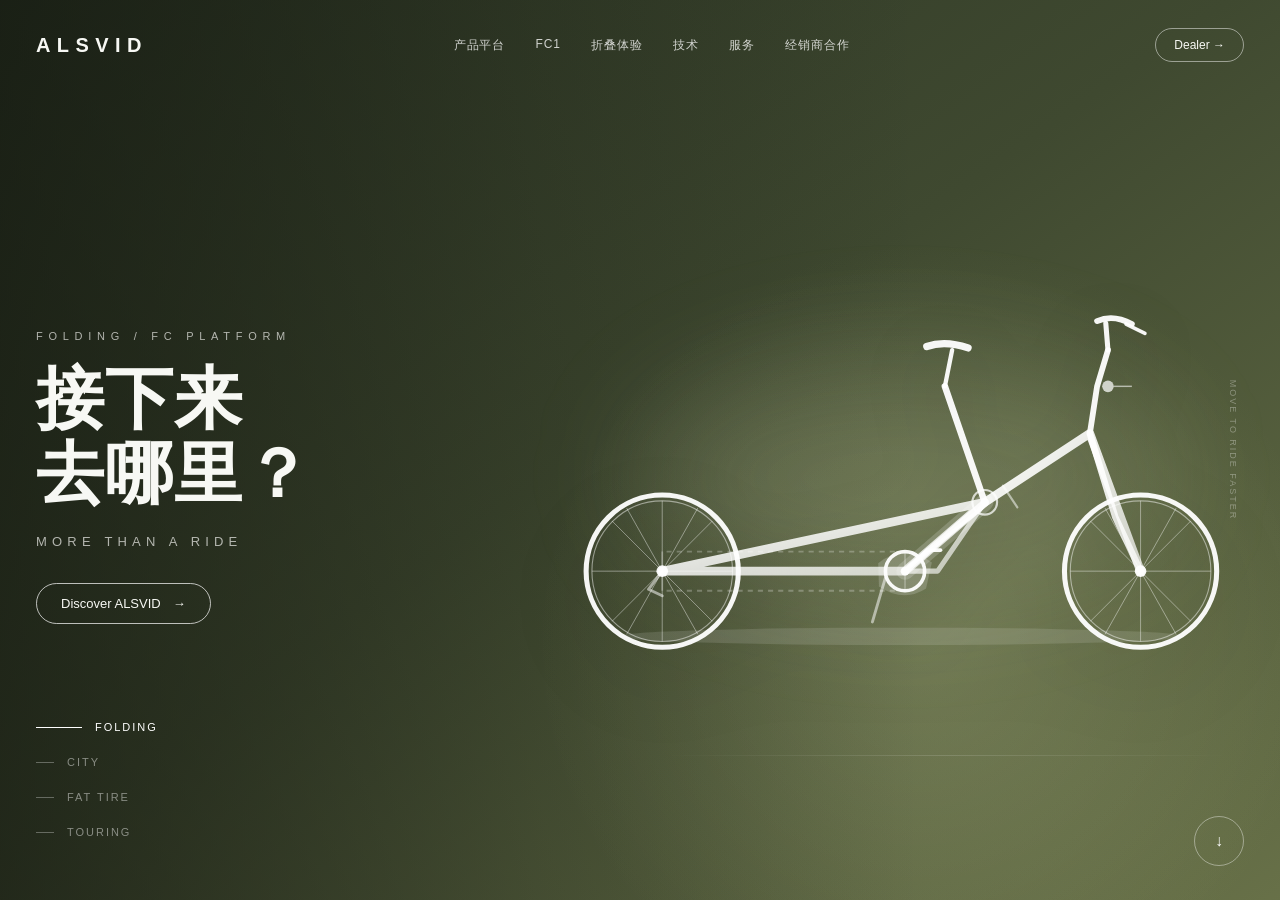
==== commit 8123e053: "feat(home): refine hero bike proportions and riding animation" ====
--- a/index.html
+++ b/index.html
@@ -153,12 +153,7 @@
   transition:.25s
 }
 .cta:hover{background:#fff;color:#20251b;transform:translateY(-2px)}
-.heroBikeStage{
-  min-height:430px;
-  display:grid;
-  place-items:center;
-  position:relative
-}
+.heroBikeStage{min-height:500px;display:grid;place-items:center;position:relative;will-change:transform}
 .heroBikeStage::before{
   content:"";
   position:absolute;
@@ -168,12 +163,7 @@
   background:rgba(226,234,192,.13);
   filter:blur(58px)
 }
-.bikeRideMotion{
-  width:min(720px,100%);
-  position:relative;
-  z-index:2;
-  animation:rideFloat 4s ease-in-out infinite
-}
+.bikeRideMotion{width:min(820px,100%);position:relative;z-index:2;animation:rideFloat 5s ease-in-out infinite;will-change:transform}
 .heroBike{
   display:block;
   width:100%;
@@ -183,17 +173,17 @@
 .heroBike [data-wheel],
 .heroBike [data-crank]{
   transform-box:view-box;
-  animation:wheelSpin 5.6s linear infinite
+  animation:wheelSpin 8s linear infinite
 }
 .hero.is-fast .heroBike [data-wheel],
 .hero.is-fast .heroBike [data-crank]{
   animation-duration:.62s
 }
-.hero.is-fast .bikeRideMotion{animation-duration:.58s}
+.hero.is-fast .bikeRideMotion{animation-duration:.72s}
 @keyframes wheelSpin{to{transform:rotate(360deg)}}
 @keyframes rideFloat{
   0%,100%{transform:translate3d(0,0,0)}
-  50%{transform:translate3d(0,-4px,0)}
+  50%{transform:translate3d(8px,-4px,0)}
 }
 .speedLines{
   position:absolute;
@@ -295,7 +285,7 @@
   .nav{padding:20px 0}
   .dealer{padding:8px 14px}
   .heroGrid{padding-bottom:80px}
-  .heroBikeStage{min-height:240px}
+  .heroBikeStage{min-height:250px}
   .sub{letter-spacing:.25em}
 }
 @media(prefers-reduced-motion:reduce){
@@ -337,85 +327,38 @@
 
     <div class="heroBikeStage">
       <div class="bikeRideMotion">
-        <svg class="heroBike" viewBox="0 0 520 300" role="img" aria-label="ALSVID 折叠电助力自行车线稿">
-          <defs>
-            <linearGradient id="frame" x1="0" y1="0" x2="1" y2="1">
-              <stop offset="0" stop-color="rgba(255,255,255,.96)"/>
-              <stop offset="1" stop-color="rgba(255,255,255,.65)"/>
-            </linearGradient>
-          </defs>
-
-          <ellipse cx="260" cy="267" rx="194" ry="10" fill="rgba(255,255,255,.12)"/>
-
-          <g data-wheel style="transform-origin:86px 210px">
-            <circle cx="86" cy="210" r="68" fill="none" stroke="rgba(255,255,255,.94)" stroke-width="7"/>
-            <circle cx="86" cy="210" r="62" fill="none" stroke="rgba(255,255,255,.48)" stroke-width="1.5"/>
-            <g stroke="rgba(255,255,255,.48)" stroke-width="1.2">
-              <line x1="86" y1="148" x2="86" y2="272"/>
-              <line x1="24" y1="210" x2="148" y2="210"/>
-              <line x1="42" y1="166" x2="130" y2="254"/>
-              <line x1="130" y1="166" x2="42" y2="254"/>
-              <line x1="56" y1="151" x2="116" y2="269"/>
-              <line x1="116" y1="151" x2="56" y2="269"/>
-            </g>
-            <circle cx="86" cy="210" r="7" fill="rgba(255,255,255,.94)"/>
-          </g>
-
-          <g data-wheel style="transform-origin:434px 210px">
-            <circle cx="434" cy="210" r="68" fill="none" stroke="rgba(255,255,255,.94)" stroke-width="7"/>
-            <circle cx="434" cy="210" r="62" fill="none" stroke="rgba(255,255,255,.48)" stroke-width="1.5"/>
-            <g stroke="rgba(255,255,255,.48)" stroke-width="1.2">
-              <line x1="434" y1="148" x2="434" y2="272"/>
-              <line x1="372" y1="210" x2="496" y2="210"/>
-              <line x1="390" y1="166" x2="478" y2="254"/>
-              <line x1="478" y1="166" x2="390" y2="254"/>
-              <line x1="404" y1="151" x2="464" y2="269"/>
-              <line x1="464" y1="151" x2="404" y2="269"/>
-            </g>
-            <circle cx="434" cy="210" r="7" fill="rgba(255,255,255,.94)"/>
-          </g>
-
-          <g fill="none" stroke="url(#frame)" stroke-linecap="round" stroke-linejoin="round">
-            <path d="M86 210 L278 210 L222 116 L86 210" stroke-width="9"/>
-            <path d="M222 116 L330 130 L278 210" stroke-width="10"/>
-            <path d="M222 116 L330 130" stroke-width="8"/>
-            <path d="M222 116 L180 184 L278 210" stroke-width="7" opacity=".86"/>
-            <path d="M330 130 L434 210" stroke-width="8"/>
-            <path d="M330 130 L346 194 L434 210" stroke-width="5" opacity=".72"/>
-          </g>
-
-          <circle cx="222" cy="116" r="13" fill="none" stroke="rgba(255,255,255,.72)" stroke-width="3"/>
-          <circle cx="222" cy="116" r="4" fill="rgba(255,255,255,.94)"/>
-
-          <path d="M222 116 L278 202" stroke="rgba(255,255,255,.18)" stroke-width="17" stroke-linecap="round"/>
-          <path d="M226 119 L276 195" stroke="rgba(255,255,255,.72)" stroke-width="4" stroke-linecap="round"/>
-
-          <path d="M222 116 L207 72" stroke="rgba(255,255,255,.94)" stroke-width="7" stroke-linecap="round"/>
-          <path d="M207 72 L213 48" stroke="rgba(255,255,255,.94)" stroke-width="5" stroke-linecap="round"/>
-          <path d="M193 46 Q208 40 226 46" fill="none" stroke="rgba(255,255,255,.94)" stroke-width="7" stroke-linecap="round"/>
-
-          <path d="M330 130 L339 91 L357 72" fill="none" stroke="rgba(255,255,255,.94)" stroke-width="6" stroke-linecap="round"/>
-          <path d="M350 71 Q372 67 387 74" fill="none" stroke="rgba(255,255,255,.94)" stroke-width="5" stroke-linecap="round"/>
-          <path d="M379 73 L393 63" fill="none" stroke="rgba(255,255,255,.94)" stroke-width="4" stroke-linecap="round"/>
-
-          <circle cx="385" cy="96" r="7" fill="rgba(255,255,255,.72)"/>
-          <path d="M392 96 L412 96" stroke="rgba(255,255,255,.65)" stroke-width="2"/>
-
-          <path d="M254 199 Q278 184 302 198 L297 220 Q276 232 253 218 Z" fill="rgba(255,255,255,.18)"/>
-          <circle cx="278" cy="210" r="20" fill="none" stroke="rgba(255,255,255,.94)" stroke-width="4"/>
-          <g data-crank style="transform-origin:278px 210px">
-            <path d="M278 210 L299 190" stroke="rgba(255,255,255,.94)" stroke-width="4" stroke-linecap="round"/>
-            <path d="M299 190 L312 190" stroke="rgba(255,255,255,.94)" stroke-width="4" stroke-linecap="round"/>
-          </g>
-          <circle cx="278" cy="210" r="5" fill="rgba(255,255,255,.94)"/>
-
-          <path d="M278 190 L86 190 M278 230 L86 230 M86 190 L86 230 M278 190 L278 230"
-                fill="none" stroke="rgba(255,255,255,.24)" stroke-width="2" stroke-dasharray="5 5"/>
-
-          <path d="M86 210 L74 226 L86 232" fill="none" stroke="rgba(255,255,255,.52)" stroke-width="3" stroke-linecap="round" stroke-linejoin="round"/>
-          <path d="M260 217 L249 258" stroke="rgba(255,255,255,.52)" stroke-width="3" stroke-linecap="round"/>
-          <path d="M241 133 L257 157" stroke="rgba(255,255,255,.68)" stroke-width="3" stroke-linecap="round"/>
-        </svg>
+        <svg class="heroBike" viewBox="0 0 1000 560" role="img" aria-label="ALSVID 折叠电助力自行车">
+  <defs><linearGradient id="hero-frame" x1="0" y1="0" x2="1" y2="1"><stop offset="0" stop-color="rgba(255,255,255,.98)"/><stop offset="1" stop-color="rgba(255,255,255,.68)"/></linearGradient></defs>
+  <ellipse cx="500" cy="500" rx="390" ry="12" fill="rgba(255,255,255,.12)"/>
+  <g data-wheel style="transform-origin:170px 410px">
+    <circle cx="170" cy="410" r="105" fill="none" stroke="rgba(255,255,255,.95)" stroke-width="7"/>
+    <circle cx="170" cy="410" r="97" fill="none" stroke="rgba(255,255,255,.48)" stroke-width="1.5"/>
+    <g stroke="rgba(255,255,255,.48)" stroke-width="1.2"><line x1="170" y1="313" x2="170" y2="507"/><line x1="73" y1="410" x2="267" y2="410"/><line x1="101" y1="341" x2="239" y2="479"/><line x1="239" y1="341" x2="101" y2="479"/><line x1="121" y1="323" x2="219" y2="497"/><line x1="219" y1="323" x2="121" y2="497"/></g>
+    <circle cx="170" cy="410" r="8" fill="rgba(255,255,255,.95)"/>
+  </g>
+  <g data-wheel style="transform-origin:830px 410px">
+    <circle cx="830" cy="410" r="105" fill="none" stroke="rgba(255,255,255,.95)" stroke-width="7"/>
+    <circle cx="830" cy="410" r="97" fill="none" stroke="rgba(255,255,255,.48)" stroke-width="1.5"/>
+    <g stroke="rgba(255,255,255,.48)" stroke-width="1.2"><line x1="830" y1="313" x2="830" y2="507"/><line x1="733" y1="410" x2="927" y2="410"/><line x1="761" y1="341" x2="899" y2="479"/><line x1="899" y1="341" x2="761" y2="479"/><line x1="781" y1="323" x2="879" y2="497"/><line x1="879" y1="323" x2="781" y2="497"/></g>
+    <circle cx="830" cy="410" r="8" fill="rgba(255,255,255,.95)"/>
+  </g>
+  <g fill="none" stroke="url(#hero-frame)" stroke-linecap="round" stroke-linejoin="round">
+    <path d="M170 410 L505 410 L615 315 L170 410" stroke-width="12"/>
+    <path d="M615 315 L760 220 L830 410" stroke-width="12"/>
+    <path d="M615 315 L505 410" stroke-width="9"/>
+    <path d="M615 315 L550 410 L505 410" stroke-width="7" opacity=".82"/>
+    <path d="M760 220 L795 335 L830 410" stroke-width="9"/>
+  </g>
+  <circle cx="615" cy="315" r="17" fill="none" stroke="rgba(255,255,255,.72)" stroke-width="3"/><circle cx="615" cy="315" r="5" fill="rgba(255,255,255,.95)"/>
+  <path d="M615 315 L505 410" stroke="rgba(255,255,255,.18)" stroke-width="24" stroke-linecap="round"/><path d="M616 319 L513 402" stroke="rgba(255,255,255,.72)" stroke-width="5" stroke-linecap="round"/>
+  <path d="M615 315 L560 155" stroke="rgba(255,255,255,.95)" stroke-width="9" stroke-linecap="round"/><path d="M560 155 L570 105" stroke="rgba(255,255,255,.95)" stroke-width="6" stroke-linecap="round"/><path d="M535 100 Q560 91 592 102" fill="none" stroke="rgba(255,255,255,.95)" stroke-width="10" stroke-linecap="round"/>
+  <path d="M760 220 L770 155 L785 105" fill="none" stroke="rgba(255,255,255,.95)" stroke-width="8" stroke-linecap="round"/><path d="M785 105 L782 68" stroke="rgba(255,255,255,.95)" stroke-width="7" stroke-linecap="round"/><path d="M770 65 Q792 55 818 69" fill="none" stroke="rgba(255,255,255,.95)" stroke-width="8" stroke-linecap="round"/><path d="M810 69 L836 82" stroke="rgba(255,255,255,.95)" stroke-width="5" stroke-linecap="round"/>
+  <circle cx="785" cy="155" r="8" fill="rgba(255,255,255,.72)"/><path d="M793 155 L818 155" stroke="rgba(255,255,255,.58)" stroke-width="2"/>
+  <path d="M468 399 Q505 370 542 398 L534 434 Q503 454 469 431 Z" fill="rgba(255,255,255,.18)"/><circle cx="505" cy="410" r="27" fill="none" stroke="rgba(255,255,255,.94)" stroke-width="5"/>
+  <g data-crank style="transform-origin:505px 410px"><path d="M505 410 L536 381" stroke="rgba(255,255,255,.94)" stroke-width="5" stroke-linecap="round"/><path d="M536 381 L554 381" stroke="rgba(255,255,255,.94)" stroke-width="5" stroke-linecap="round"/></g><circle cx="505" cy="410" r="6" fill="rgba(255,255,255,.94)"/>
+  <path d="M505 383 L170 383 M505 437 L170 437" fill="none" stroke="rgba(255,255,255,.25)" stroke-width="2.5" stroke-dasharray="7 7"/><path d="M170 383 L170 437 M505 383 L505 437" fill="none" stroke="rgba(255,255,255,.25)" stroke-width="2.5"/>
+  <path d="M170 410 L151 435 L170 444" fill="none" stroke="rgba(255,255,255,.52)" stroke-width="4" stroke-linecap="round" stroke-linejoin="round"/><path d="M478 419 L460 480" stroke="rgba(255,255,255,.52)" stroke-width="4" stroke-linecap="round"/><path d="M640 292 L660 322" stroke="rgba(255,255,255,.72)" stroke-width="3" stroke-linecap="round" opacity=".72"/>
+</svg>
       </div>
       <div class="speedLines" aria-hidden="true"><i></i><i></i><i></i></div>
     </div>
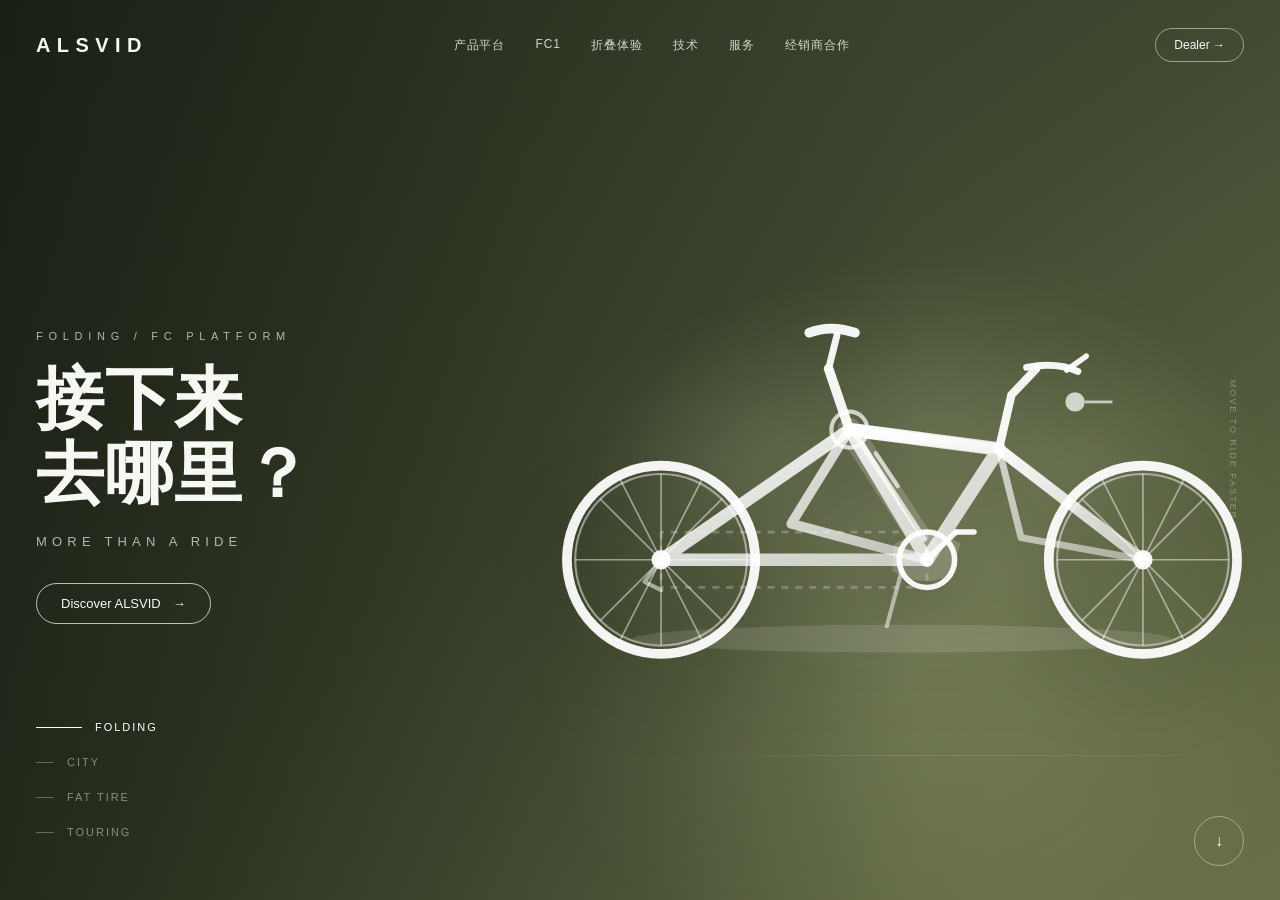
==== commit 9d89962a: "revert: restore original homepage bike preview" ====
--- a/index.html
+++ b/index.html
@@ -153,7 +153,12 @@
   transition:.25s
 }
 .cta:hover{background:#fff;color:#20251b;transform:translateY(-2px)}
-.heroBikeStage{min-height:500px;display:grid;place-items:center;position:relative;will-change:transform}
+.heroBikeStage{
+  min-height:430px;
+  display:grid;
+  place-items:center;
+  position:relative
+}
 .heroBikeStage::before{
   content:"";
   position:absolute;
@@ -163,7 +168,12 @@
   background:rgba(226,234,192,.13);
   filter:blur(58px)
 }
-.bikeRideMotion{width:min(820px,100%);position:relative;z-index:2;animation:rideFloat 5s ease-in-out infinite;will-change:transform}
+.bikeRideMotion{
+  width:min(720px,100%);
+  position:relative;
+  z-index:2;
+  animation:rideFloat 4s ease-in-out infinite
+}
 .heroBike{
   display:block;
   width:100%;
@@ -173,17 +183,17 @@
 .heroBike [data-wheel],
 .heroBike [data-crank]{
   transform-box:view-box;
-  animation:wheelSpin 8s linear infinite
+  animation:wheelSpin 5.6s linear infinite
 }
 .hero.is-fast .heroBike [data-wheel],
 .hero.is-fast .heroBike [data-crank]{
   animation-duration:.62s
 }
-.hero.is-fast .bikeRideMotion{animation-duration:.72s}
+.hero.is-fast .bikeRideMotion{animation-duration:.58s}
 @keyframes wheelSpin{to{transform:rotate(360deg)}}
 @keyframes rideFloat{
   0%,100%{transform:translate3d(0,0,0)}
-  50%{transform:translate3d(8px,-4px,0)}
+  50%{transform:translate3d(0,-4px,0)}
 }
 .speedLines{
   position:absolute;
@@ -285,7 +295,7 @@
   .nav{padding:20px 0}
   .dealer{padding:8px 14px}
   .heroGrid{padding-bottom:80px}
-  .heroBikeStage{min-height:250px}
+  .heroBikeStage{min-height:240px}
   .sub{letter-spacing:.25em}
 }
 @media(prefers-reduced-motion:reduce){
@@ -327,38 +337,85 @@
 
     <div class="heroBikeStage">
       <div class="bikeRideMotion">
-        <svg class="heroBike" viewBox="0 0 1000 560" role="img" aria-label="ALSVID 折叠电助力自行车">
-  <defs><linearGradient id="hero-frame" x1="0" y1="0" x2="1" y2="1"><stop offset="0" stop-color="rgba(255,255,255,.98)"/><stop offset="1" stop-color="rgba(255,255,255,.68)"/></linearGradient></defs>
-  <ellipse cx="500" cy="500" rx="390" ry="12" fill="rgba(255,255,255,.12)"/>
-  <g data-wheel style="transform-origin:170px 410px">
-    <circle cx="170" cy="410" r="105" fill="none" stroke="rgba(255,255,255,.95)" stroke-width="7"/>
-    <circle cx="170" cy="410" r="97" fill="none" stroke="rgba(255,255,255,.48)" stroke-width="1.5"/>
-    <g stroke="rgba(255,255,255,.48)" stroke-width="1.2"><line x1="170" y1="313" x2="170" y2="507"/><line x1="73" y1="410" x2="267" y2="410"/><line x1="101" y1="341" x2="239" y2="479"/><line x1="239" y1="341" x2="101" y2="479"/><line x1="121" y1="323" x2="219" y2="497"/><line x1="219" y1="323" x2="121" y2="497"/></g>
-    <circle cx="170" cy="410" r="8" fill="rgba(255,255,255,.95)"/>
-  </g>
-  <g data-wheel style="transform-origin:830px 410px">
-    <circle cx="830" cy="410" r="105" fill="none" stroke="rgba(255,255,255,.95)" stroke-width="7"/>
-    <circle cx="830" cy="410" r="97" fill="none" stroke="rgba(255,255,255,.48)" stroke-width="1.5"/>
-    <g stroke="rgba(255,255,255,.48)" stroke-width="1.2"><line x1="830" y1="313" x2="830" y2="507"/><line x1="733" y1="410" x2="927" y2="410"/><line x1="761" y1="341" x2="899" y2="479"/><line x1="899" y1="341" x2="761" y2="479"/><line x1="781" y1="323" x2="879" y2="497"/><line x1="879" y1="323" x2="781" y2="497"/></g>
-    <circle cx="830" cy="410" r="8" fill="rgba(255,255,255,.95)"/>
-  </g>
-  <g fill="none" stroke="url(#hero-frame)" stroke-linecap="round" stroke-linejoin="round">
-    <path d="M170 410 L505 410 L615 315 L170 410" stroke-width="12"/>
-    <path d="M615 315 L760 220 L830 410" stroke-width="12"/>
-    <path d="M615 315 L505 410" stroke-width="9"/>
-    <path d="M615 315 L550 410 L505 410" stroke-width="7" opacity=".82"/>
-    <path d="M760 220 L795 335 L830 410" stroke-width="9"/>
-  </g>
-  <circle cx="615" cy="315" r="17" fill="none" stroke="rgba(255,255,255,.72)" stroke-width="3"/><circle cx="615" cy="315" r="5" fill="rgba(255,255,255,.95)"/>
-  <path d="M615 315 L505 410" stroke="rgba(255,255,255,.18)" stroke-width="24" stroke-linecap="round"/><path d="M616 319 L513 402" stroke="rgba(255,255,255,.72)" stroke-width="5" stroke-linecap="round"/>
-  <path d="M615 315 L560 155" stroke="rgba(255,255,255,.95)" stroke-width="9" stroke-linecap="round"/><path d="M560 155 L570 105" stroke="rgba(255,255,255,.95)" stroke-width="6" stroke-linecap="round"/><path d="M535 100 Q560 91 592 102" fill="none" stroke="rgba(255,255,255,.95)" stroke-width="10" stroke-linecap="round"/>
-  <path d="M760 220 L770 155 L785 105" fill="none" stroke="rgba(255,255,255,.95)" stroke-width="8" stroke-linecap="round"/><path d="M785 105 L782 68" stroke="rgba(255,255,255,.95)" stroke-width="7" stroke-linecap="round"/><path d="M770 65 Q792 55 818 69" fill="none" stroke="rgba(255,255,255,.95)" stroke-width="8" stroke-linecap="round"/><path d="M810 69 L836 82" stroke="rgba(255,255,255,.95)" stroke-width="5" stroke-linecap="round"/>
-  <circle cx="785" cy="155" r="8" fill="rgba(255,255,255,.72)"/><path d="M793 155 L818 155" stroke="rgba(255,255,255,.58)" stroke-width="2"/>
-  <path d="M468 399 Q505 370 542 398 L534 434 Q503 454 469 431 Z" fill="rgba(255,255,255,.18)"/><circle cx="505" cy="410" r="27" fill="none" stroke="rgba(255,255,255,.94)" stroke-width="5"/>
-  <g data-crank style="transform-origin:505px 410px"><path d="M505 410 L536 381" stroke="rgba(255,255,255,.94)" stroke-width="5" stroke-linecap="round"/><path d="M536 381 L554 381" stroke="rgba(255,255,255,.94)" stroke-width="5" stroke-linecap="round"/></g><circle cx="505" cy="410" r="6" fill="rgba(255,255,255,.94)"/>
-  <path d="M505 383 L170 383 M505 437 L170 437" fill="none" stroke="rgba(255,255,255,.25)" stroke-width="2.5" stroke-dasharray="7 7"/><path d="M170 383 L170 437 M505 383 L505 437" fill="none" stroke="rgba(255,255,255,.25)" stroke-width="2.5"/>
-  <path d="M170 410 L151 435 L170 444" fill="none" stroke="rgba(255,255,255,.52)" stroke-width="4" stroke-linecap="round" stroke-linejoin="round"/><path d="M478 419 L460 480" stroke="rgba(255,255,255,.52)" stroke-width="4" stroke-linecap="round"/><path d="M640 292 L660 322" stroke="rgba(255,255,255,.72)" stroke-width="3" stroke-linecap="round" opacity=".72"/>
-</svg>
+        <svg class="heroBike" viewBox="0 0 520 300" role="img" aria-label="ALSVID 折叠电助力自行车线稿">
+          <defs>
+            <linearGradient id="frame" x1="0" y1="0" x2="1" y2="1">
+              <stop offset="0" stop-color="rgba(255,255,255,.96)"/>
+              <stop offset="1" stop-color="rgba(255,255,255,.65)"/>
+            </linearGradient>
+          </defs>
+
+          <ellipse cx="260" cy="267" rx="194" ry="10" fill="rgba(255,255,255,.12)"/>
+
+          <g data-wheel style="transform-origin:86px 210px">
+            <circle cx="86" cy="210" r="68" fill="none" stroke="rgba(255,255,255,.94)" stroke-width="7"/>
+            <circle cx="86" cy="210" r="62" fill="none" stroke="rgba(255,255,255,.48)" stroke-width="1.5"/>
+            <g stroke="rgba(255,255,255,.48)" stroke-width="1.2">
+              <line x1="86" y1="148" x2="86" y2="272"/>
+              <line x1="24" y1="210" x2="148" y2="210"/>
+              <line x1="42" y1="166" x2="130" y2="254"/>
+              <line x1="130" y1="166" x2="42" y2="254"/>
+              <line x1="56" y1="151" x2="116" y2="269"/>
+              <line x1="116" y1="151" x2="56" y2="269"/>
+            </g>
+            <circle cx="86" cy="210" r="7" fill="rgba(255,255,255,.94)"/>
+          </g>
+
+          <g data-wheel style="transform-origin:434px 210px">
+            <circle cx="434" cy="210" r="68" fill="none" stroke="rgba(255,255,255,.94)" stroke-width="7"/>
+            <circle cx="434" cy="210" r="62" fill="none" stroke="rgba(255,255,255,.48)" stroke-width="1.5"/>
+            <g stroke="rgba(255,255,255,.48)" stroke-width="1.2">
+              <line x1="434" y1="148" x2="434" y2="272"/>
+              <line x1="372" y1="210" x2="496" y2="210"/>
+              <line x1="390" y1="166" x2="478" y2="254"/>
+              <line x1="478" y1="166" x2="390" y2="254"/>
+              <line x1="404" y1="151" x2="464" y2="269"/>
+              <line x1="464" y1="151" x2="404" y2="269"/>
+            </g>
+            <circle cx="434" cy="210" r="7" fill="rgba(255,255,255,.94)"/>
+          </g>
+
+          <g fill="none" stroke="url(#frame)" stroke-linecap="round" stroke-linejoin="round">
+            <path d="M86 210 L278 210 L222 116 L86 210" stroke-width="9"/>
+            <path d="M222 116 L330 130 L278 210" stroke-width="10"/>
+            <path d="M222 116 L330 130" stroke-width="8"/>
+            <path d="M222 116 L180 184 L278 210" stroke-width="7" opacity=".86"/>
+            <path d="M330 130 L434 210" stroke-width="8"/>
+            <path d="M330 130 L346 194 L434 210" stroke-width="5" opacity=".72"/>
+          </g>
+
+          <circle cx="222" cy="116" r="13" fill="none" stroke="rgba(255,255,255,.72)" stroke-width="3"/>
+          <circle cx="222" cy="116" r="4" fill="rgba(255,255,255,.94)"/>
+
+          <path d="M222 116 L278 202" stroke="rgba(255,255,255,.18)" stroke-width="17" stroke-linecap="round"/>
+          <path d="M226 119 L276 195" stroke="rgba(255,255,255,.72)" stroke-width="4" stroke-linecap="round"/>
+
+          <path d="M222 116 L207 72" stroke="rgba(255,255,255,.94)" stroke-width="7" stroke-linecap="round"/>
+          <path d="M207 72 L213 48" stroke="rgba(255,255,255,.94)" stroke-width="5" stroke-linecap="round"/>
+          <path d="M193 46 Q208 40 226 46" fill="none" stroke="rgba(255,255,255,.94)" stroke-width="7" stroke-linecap="round"/>
+
+          <path d="M330 130 L339 91 L357 72" fill="none" stroke="rgba(255,255,255,.94)" stroke-width="6" stroke-linecap="round"/>
+          <path d="M350 71 Q372 67 387 74" fill="none" stroke="rgba(255,255,255,.94)" stroke-width="5" stroke-linecap="round"/>
+          <path d="M379 73 L393 63" fill="none" stroke="rgba(255,255,255,.94)" stroke-width="4" stroke-linecap="round"/>
+
+          <circle cx="385" cy="96" r="7" fill="rgba(255,255,255,.72)"/>
+          <path d="M392 96 L412 96" stroke="rgba(255,255,255,.65)" stroke-width="2"/>
+
+          <path d="M254 199 Q278 184 302 198 L297 220 Q276 232 253 218 Z" fill="rgba(255,255,255,.18)"/>
+          <circle cx="278" cy="210" r="20" fill="none" stroke="rgba(255,255,255,.94)" stroke-width="4"/>
+          <g data-crank style="transform-origin:278px 210px">
+            <path d="M278 210 L299 190" stroke="rgba(255,255,255,.94)" stroke-width="4" stroke-linecap="round"/>
+            <path d="M299 190 L312 190" stroke="rgba(255,255,255,.94)" stroke-width="4" stroke-linecap="round"/>
+          </g>
+          <circle cx="278" cy="210" r="5" fill="rgba(255,255,255,.94)"/>
+
+          <path d="M278 190 L86 190 M278 230 L86 230 M86 190 L86 230 M278 190 L278 230"
+                fill="none" stroke="rgba(255,255,255,.24)" stroke-width="2" stroke-dasharray="5 5"/>
+
+          <path d="M86 210 L74 226 L86 232" fill="none" stroke="rgba(255,255,255,.52)" stroke-width="3" stroke-linecap="round" stroke-linejoin="round"/>
+          <path d="M260 217 L249 258" stroke="rgba(255,255,255,.52)" stroke-width="3" stroke-linecap="round"/>
+          <path d="M241 133 L257 157" stroke="rgba(255,255,255,.68)" stroke-width="3" stroke-linecap="round"/>
+        </svg>
       </div>
       <div class="speedLines" aria-hidden="true"><i></i><i></i><i></i></div>
     </div>
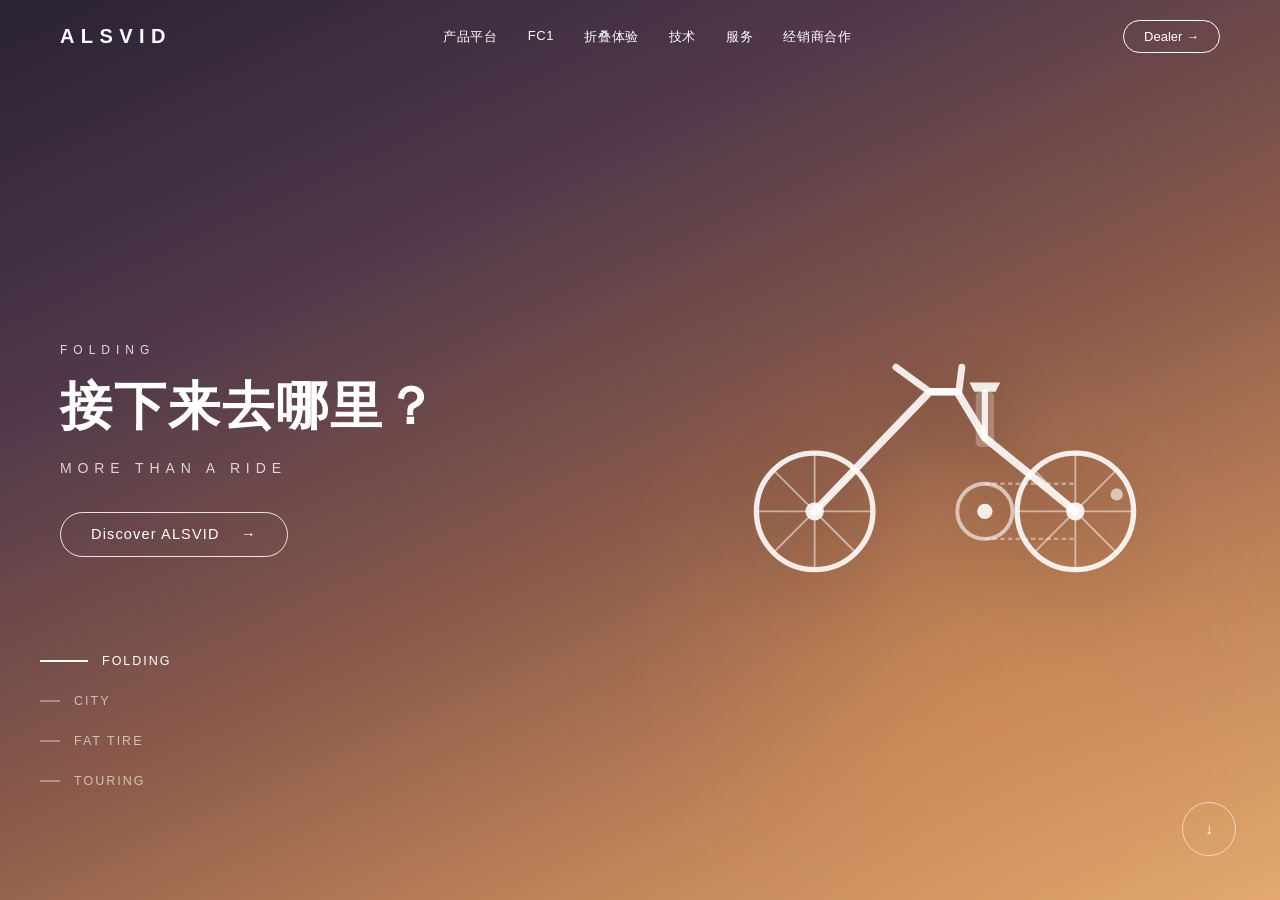
==== commit a31c586d: "revert(home): restore original WWW homepage from pre-optimization version" ====
--- a/index.html
+++ b/index.html
@@ -1,502 +1,422 @@
-<!doctype html>
-<html lang="zh-CN">
-<head>
-<meta charset="utf-8">
-<meta name="viewport" content="width=device-width,initial-scale=1">
-<title>ALSVID — Hero Motion</title>
-<style>
-:root{
-  --ink:#f7f8f4;
-  --muted:rgba(247,248,244,.68);
-}
-*{box-sizing:border-box}
-html{scroll-behavior:smooth}
-body{margin:0;font-family:Inter,Arial,"Microsoft YaHei",sans-serif;background:#20251b;color:var(--ink)}
-a{text-decoration:none;color:inherit}
-button{font:inherit}
-.hero{
-  position:relative;
-  min-height:100vh;
-  overflow:hidden;
-  display:flex;
-  align-items:center;
-  isolation:isolate;
-  background:#3f4930;
-}
-.heroScene{
-  position:absolute;
-  inset:-2%;
-  opacity:0;
-  transition:opacity 1.1s cubic-bezier(.22,.61,.36,1),transform 1.1s cubic-bezier(.22,.61,.36,1);
-  z-index:-3;
-}
-.heroScene.on{opacity:1}
-.scene0{
-  background:
-    radial-gradient(circle at 72% 70%,rgba(175,185,112,.22),transparent 34%),
-    linear-gradient(145deg,#293222 0%,#3f4930 48%,#697249 100%)
-}
-.scene1{
-  background:
-    radial-gradient(circle at 72% 70%,rgba(130,165,205,.18),transparent 34%),
-    linear-gradient(145deg,#1b2530 0%,#344252 50%,#64748a 100%)
-}
-.scene2{
-  background:
-    radial-gradient(circle at 72% 70%,rgba(118,171,145,.2),transparent 34%),
-    linear-gradient(145deg,#182522 0%,#34483f 50%,#61796c 100%)
-}
-.scene3{
-  background:
-    radial-gradient(circle at 72% 70%,rgba(205,184,112,.2),transparent 34%),
-    linear-gradient(145deg,#25291e 0%,#4b5233 50%,#77784c 100%)
-}
-.hero::before{
-  content:"";
-  position:absolute;
-  inset:0;
-  z-index:-2;
-  background:
-    linear-gradient(90deg,rgba(16,20,13,.62) 0%,rgba(16,20,13,.2) 42%,transparent 72%),
-    radial-gradient(circle at 72% 72%,rgba(255,255,255,.07),transparent 35%);
-  pointer-events:none;
-}
-.hero::after{
-  content:"";
-  position:absolute;
-  left:52%;
-  right:4%;
-  bottom:16%;
-  height:1px;
-  background:linear-gradient(90deg,transparent,rgba(255,255,255,.2),transparent);
-  z-index:-1;
-  opacity:.7;
-}
-.nav{
-  position:absolute;
-  inset:0 0 auto;
-  z-index:10;
-  padding:28px 0;
-}
-.navInner{
-  width:min(1280px,calc(100% - 72px));
-  margin:auto;
-  display:flex;
-  align-items:center;
-  gap:46px;
-}
-.logo{font-size:20px;font-weight:800;letter-spacing:.32em}
-.navLinks{
-  display:flex;
-  gap:30px;
-  margin:auto;
-  font-size:12px;
-  letter-spacing:.08em;
-  color:rgba(255,255,255,.78)
-}
-.navLinks a{position:relative;padding:7px 0}
-.navLinks a::after{
-  content:"";
-  position:absolute;
-  left:0;right:0;bottom:0;height:1px;
-  background:currentColor;
-  transform:scaleX(0);
-  transform-origin:left;
-  transition:transform .25s
-}
-.navLinks a:hover::after{transform:scaleX(1)}
-.dealer{
-  border:1px solid rgba(255,255,255,.48);
-  border-radius:999px;
-  padding:9px 18px;
-  font-size:12px;
-  transition:.25s
-}
-.dealer:hover{background:#fff;color:#1e241a}
-.heroGrid{
-  width:min(1280px,calc(100% - 72px));
-  margin:auto;
-  display:grid;
-  grid-template-columns:40% 60%;
-  align-items:center;
-  gap:20px;
-  padding-top:54px;
-}
-.heroCopy{max-width:500px}
-.tag{
-  font-size:11px;
-  letter-spacing:.52em;
-  color:var(--muted);
-  margin:0 0 20px
-}
-.title{
-  font-size:clamp(38px,5.3vw,70px);
-  line-height:1.1;
-  letter-spacing:.015em;
-  margin:0;
-  font-weight:650
-}
-.sub{
-  margin:22px 0 34px;
-  font-size:13px;
-  letter-spacing:.4em;
-  color:var(--muted)
-}
-.cta{
-  display:inline-flex;
-  align-items:center;
-  gap:12px;
-  border:1px solid rgba(255,255,255,.7);
-  border-radius:999px;
-  padding:12px 24px;
-  font-size:13px;
-  transition:.25s
-}
-.cta:hover{background:#fff;color:#20251b;transform:translateY(-2px)}
-.heroBikeStage{
-  min-height:430px;
-  display:grid;
-  place-items:center;
-  position:relative
-}
-.heroBikeStage::before{
-  content:"";
-  position:absolute;
-  width:74%;
-  height:48%;
-  border-radius:50%;
-  background:rgba(226,234,192,.13);
-  filter:blur(58px)
-}
-.bikeRideMotion{
-  width:min(720px,100%);
-  position:relative;
-  z-index:2;
-  animation:rideFloat 4s ease-in-out infinite
-}
-.heroBike{
-  display:block;
-  width:100%;
-  height:auto;
-  filter:drop-shadow(0 28px 34px rgba(0,0,0,.28))
-}
-.heroBike [data-wheel],
-.heroBike [data-crank]{
-  transform-box:view-box;
-  animation:wheelSpin 5.6s linear infinite
-}
-.hero.is-fast .heroBike [data-wheel],
-.hero.is-fast .heroBike [data-crank]{
-  animation-duration:.62s
-}
-.hero.is-fast .bikeRideMotion{animation-duration:.58s}
-@keyframes wheelSpin{to{transform:rotate(360deg)}}
-@keyframes rideFloat{
-  0%,100%{transform:translate3d(0,0,0)}
-  50%{transform:translate3d(0,-4px,0)}
-}
-.speedLines{
-  position:absolute;
-  right:7%;
-  top:58%;
-  width:24%;
-  height:90px;
-  opacity:0;
-  transform:translateX(20px);
-  transition:opacity .2s,transform .2s;
-  pointer-events:none
-}
-.hero.is-fast .speedLines{opacity:.55;transform:none}
-.speedLines i{
-  display:block;
-  height:1px;
-  margin:17px 0 0 auto;
-  background:linear-gradient(90deg,transparent,rgba(255,255,255,.55))
-}
-.speedLines i:nth-child(1){width:100%}
-.speedLines i:nth-child(2){width:72%}
-.speedLines i:nth-child(3){width:46%}
-.heroTabs{
-  position:absolute;
-  left:36px;
-  bottom:58px;
-  z-index:6;
-  display:flex;
-  flex-direction:column;
-  gap:15px
-}
-.heroTab{
-  appearance:none;
-  background:none;
-  border:0;
-  color:rgba(255,255,255,.46);
-  display:flex;
-  align-items:center;
-  gap:13px;
-  padding:4px 0;
-  cursor:pointer;
-  font-size:11px;
-  letter-spacing:.18em
-}
-.heroTab[aria-selected=true]{color:#fff}
-.tabBar{
-  width:18px;
-  height:1px;
-  background:rgba(255,255,255,.3);
-  position:relative;
-  overflow:hidden;
-  transition:.25s
-}
-.heroTab[aria-selected=true] .tabBar{width:46px}
-.tabBar i{
-  position:absolute;
-  inset:0;
-  background:#fff;
-  transform:scaleX(0);
-  transform-origin:left
-}
-.heroTab[aria-selected=true] .tabBar i{animation:progress 6s linear forwards}
-@keyframes progress{to{transform:scaleX(1)}}
-.scroll{
-  position:absolute;
-  right:36px;
-  bottom:34px;
-  width:50px;
-  height:50px;
-  border:1px solid rgba(255,255,255,.4);
-  border-radius:50%;
-  display:grid;
-  place-items:center;
-  color:#fff;
-  animation:bob 2.2s ease-in-out infinite
-}
-@keyframes bob{50%{transform:translateY(7px)}}
-.motionHint{
-  position:absolute;
-  right:42px;
-  top:50%;
-  transform:translateY(-50%);
-  writing-mode:vertical-rl;
-  letter-spacing:.22em;
-  font-size:9px;
-  color:rgba(255,255,255,.34);
-  text-transform:uppercase
-}
-@media(max-width:900px){
-  .navLinks{display:none}
-  .navInner,.heroGrid{width:min(100% - 40px,680px)}
-  .heroGrid{grid-template-columns:1fr;padding-top:80px}
-  .heroCopy{order:2;text-align:center;margin:auto}
-  .heroBikeStage{order:1;min-height:300px}
-  .bikeRideMotion{width:min(640px,100%)}
-  .heroTabs,.motionHint{display:none}
-}
-@media(max-width:560px){
-  .nav{padding:20px 0}
-  .dealer{padding:8px 14px}
-  .heroGrid{padding-bottom:80px}
-  .heroBikeStage{min-height:240px}
-  .sub{letter-spacing:.25em}
-}
-@media(prefers-reduced-motion:reduce){
-  *,*::before,*::after{animation:none!important;transition:none!important}
-  .heroScene{transform:none!important}
-  .speedLines{display:none}
-}
-</style>
-</head>
-<body>
-<section class="hero" id="top" aria-label="ALSVID 首页主视觉">
-  <header class="nav">
-    <div class="navInner">
-      <a class="logo" href="#top">ALSVID</a>
-      <nav class="navLinks" aria-label="官网主导航">
-        <a href="#platforms">产品平台</a>
-        <a href="#featured">FC1</a>
-        <a href="#folding">折叠体验</a>
-        <a href="#tech">技术</a>
-        <a href="#service">服务</a>
-        <a href="#dealer">经销商合作</a>
-      </nav>
-      <a class="dealer" href="#dealer">Dealer →</a>
-    </div>
-  </header>
-
-  <div class="heroScene scene0 on"></div>
-  <div class="heroScene scene1"></div>
-  <div class="heroScene scene2"></div>
-  <div class="heroScene scene3"></div>
-
-  <div class="heroGrid">
-    <div class="heroCopy">
-      <p class="tag">FOLDING / FC PLATFORM</p>
-      <h1 class="title">接下来<br>去哪里？</h1>
-      <p class="sub">MORE THAN A RIDE</p>
-      <a class="cta" href="#platforms">Discover ALSVID <span>→</span></a>
-    </div>
-
-    <div class="heroBikeStage">
-      <div class="bikeRideMotion">
-        <svg class="heroBike" viewBox="0 0 520 300" role="img" aria-label="ALSVID 折叠电助力自行车线稿">
-          <defs>
-            <linearGradient id="frame" x1="0" y1="0" x2="1" y2="1">
-              <stop offset="0" stop-color="rgba(255,255,255,.96)"/>
-              <stop offset="1" stop-color="rgba(255,255,255,.65)"/>
-            </linearGradient>
-          </defs>
-
-          <ellipse cx="260" cy="267" rx="194" ry="10" fill="rgba(255,255,255,.12)"/>
-
-          <g data-wheel style="transform-origin:86px 210px">
-            <circle cx="86" cy="210" r="68" fill="none" stroke="rgba(255,255,255,.94)" stroke-width="7"/>
-            <circle cx="86" cy="210" r="62" fill="none" stroke="rgba(255,255,255,.48)" stroke-width="1.5"/>
-            <g stroke="rgba(255,255,255,.48)" stroke-width="1.2">
-              <line x1="86" y1="148" x2="86" y2="272"/>
-              <line x1="24" y1="210" x2="148" y2="210"/>
-              <line x1="42" y1="166" x2="130" y2="254"/>
-              <line x1="130" y1="166" x2="42" y2="254"/>
-              <line x1="56" y1="151" x2="116" y2="269"/>
-              <line x1="116" y1="151" x2="56" y2="269"/>
-            </g>
-            <circle cx="86" cy="210" r="7" fill="rgba(255,255,255,.94)"/>
-          </g>
-
-          <g data-wheel style="transform-origin:434px 210px">
-            <circle cx="434" cy="210" r="68" fill="none" stroke="rgba(255,255,255,.94)" stroke-width="7"/>
-            <circle cx="434" cy="210" r="62" fill="none" stroke="rgba(255,255,255,.48)" stroke-width="1.5"/>
-            <g stroke="rgba(255,255,255,.48)" stroke-width="1.2">
-              <line x1="434" y1="148" x2="434" y2="272"/>
-              <line x1="372" y1="210" x2="496" y2="210"/>
-              <line x1="390" y1="166" x2="478" y2="254"/>
-              <line x1="478" y1="166" x2="390" y2="254"/>
-              <line x1="404" y1="151" x2="464" y2="269"/>
-              <line x1="464" y1="151" x2="404" y2="269"/>
-            </g>
-            <circle cx="434" cy="210" r="7" fill="rgba(255,255,255,.94)"/>
-          </g>
-
-          <g fill="none" stroke="url(#frame)" stroke-linecap="round" stroke-linejoin="round">
-            <path d="M86 210 L278 210 L222 116 L86 210" stroke-width="9"/>
-            <path d="M222 116 L330 130 L278 210" stroke-width="10"/>
-            <path d="M222 116 L330 130" stroke-width="8"/>
-            <path d="M222 116 L180 184 L278 210" stroke-width="7" opacity=".86"/>
-            <path d="M330 130 L434 210" stroke-width="8"/>
-            <path d="M330 130 L346 194 L434 210" stroke-width="5" opacity=".72"/>
-          </g>
-
-          <circle cx="222" cy="116" r="13" fill="none" stroke="rgba(255,255,255,.72)" stroke-width="3"/>
-          <circle cx="222" cy="116" r="4" fill="rgba(255,255,255,.94)"/>
-
-          <path d="M222 116 L278 202" stroke="rgba(255,255,255,.18)" stroke-width="17" stroke-linecap="round"/>
-          <path d="M226 119 L276 195" stroke="rgba(255,255,255,.72)" stroke-width="4" stroke-linecap="round"/>
-
-          <path d="M222 116 L207 72" stroke="rgba(255,255,255,.94)" stroke-width="7" stroke-linecap="round"/>
-          <path d="M207 72 L213 48" stroke="rgba(255,255,255,.94)" stroke-width="5" stroke-linecap="round"/>
-          <path d="M193 46 Q208 40 226 46" fill="none" stroke="rgba(255,255,255,.94)" stroke-width="7" stroke-linecap="round"/>
-
-          <path d="M330 130 L339 91 L357 72" fill="none" stroke="rgba(255,255,255,.94)" stroke-width="6" stroke-linecap="round"/>
-          <path d="M350 71 Q372 67 387 74" fill="none" stroke="rgba(255,255,255,.94)" stroke-width="5" stroke-linecap="round"/>
-          <path d="M379 73 L393 63" fill="none" stroke="rgba(255,255,255,.94)" stroke-width="4" stroke-linecap="round"/>
-
-          <circle cx="385" cy="96" r="7" fill="rgba(255,255,255,.72)"/>
-          <path d="M392 96 L412 96" stroke="rgba(255,255,255,.65)" stroke-width="2"/>
-
-          <path d="M254 199 Q278 184 302 198 L297 220 Q276 232 253 218 Z" fill="rgba(255,255,255,.18)"/>
-          <circle cx="278" cy="210" r="20" fill="none" stroke="rgba(255,255,255,.94)" stroke-width="4"/>
-          <g data-crank style="transform-origin:278px 210px">
-            <path d="M278 210 L299 190" stroke="rgba(255,255,255,.94)" stroke-width="4" stroke-linecap="round"/>
-            <path d="M299 190 L312 190" stroke="rgba(255,255,255,.94)" stroke-width="4" stroke-linecap="round"/>
-          </g>
-          <circle cx="278" cy="210" r="5" fill="rgba(255,255,255,.94)"/>
-
-          <path d="M278 190 L86 190 M278 230 L86 230 M86 190 L86 230 M278 190 L278 230"
-                fill="none" stroke="rgba(255,255,255,.24)" stroke-width="2" stroke-dasharray="5 5"/>
-
-          <path d="M86 210 L74 226 L86 232" fill="none" stroke="rgba(255,255,255,.52)" stroke-width="3" stroke-linecap="round" stroke-linejoin="round"/>
-          <path d="M260 217 L249 258" stroke="rgba(255,255,255,.52)" stroke-width="3" stroke-linecap="round"/>
-          <path d="M241 133 L257 157" stroke="rgba(255,255,255,.68)" stroke-width="3" stroke-linecap="round"/>
-        </svg>
-      </div>
-      <div class="speedLines" aria-hidden="true"><i></i><i></i><i></i></div>
-    </div>
-  </div>
-
-  <div class="heroTabs" role="tablist" aria-label="车型类别">
-    <button class="heroTab" role="tab" aria-selected="true" data-index="0"><span class="tabBar"><i></i></span>FOLDING</button>
-    <button class="heroTab" role="tab" aria-selected="false" data-index="1"><span class="tabBar"><i></i></span>CITY</button>
-    <button class="heroTab" role="tab" aria-selected="false" data-index="2"><span class="tabBar"><i></i></span>FAT TIRE</button>
-    <button class="heroTab" role="tab" aria-selected="false" data-index="3"><span class="tabBar"><i></i></span>TOURING</button>
-  </div>
-
-  <div class="motionHint">MOVE TO RIDE FASTER</div>
-  <a class="scroll" href="#platforms" aria-label="向下滚动">↓</a>
-</section>
-
-<script>
-const scenes=[
-  ["FOLDING / FC PLATFORM","接下来<br>去哪里？","MORE THAN A RIDE"],
-  ["CITY / CT PLATFORM","城市，由我掌控","URBAN COMMUTING"],
-  ["FAT TIRE / FT PLATFORM","越野，无边界","ALL TERRAIN"],
-  ["TOURING / GT PLATFORM","远方，触手可及","GO FURTHER"]
-];
-
-const hero=document.querySelector(".hero");
-const backgrounds=[...document.querySelectorAll(".heroScene")];
-const tabs=[...document.querySelectorAll(".heroTab")];
-const copy=document.querySelector(".heroCopy");
-const bike=document.querySelector(".heroBikeStage");
-const reduce=window.matchMedia("(prefers-reduced-motion: reduce)");
-let current=0;
-let timer=null;
-let fastTimer=null;
-
-function render(index){
-  current=index;
-  backgrounds.forEach((node,i)=>node.classList.toggle("on",i===index));
-  tabs.forEach((tab,i)=>{
-    tab.setAttribute("aria-selected",String(i===index));
-    const old=tab.querySelector("i");
-    if(old) old.replaceWith(document.createElement("i"));
-  });
-  copy.querySelector(".tag").textContent=scenes[index][0];
-  copy.querySelector(".title").innerHTML=scenes[index][1];
-  copy.querySelector(".sub").textContent=scenes[index][2];
-}
-
-function start(){
-  clearInterval(timer);
-  if(!reduce.matches) timer=setInterval(()=>render((current+1)%scenes.length),6000);
-}
-
-tabs.forEach((tab,i)=>tab.addEventListener("click",()=>{
-  render(i);
-  start();
-}));
-
-hero.addEventListener("pointermove",event=>{
-  if(reduce.matches) return;
-
-  hero.classList.add("is-fast");
-  clearTimeout(fastTimer);
-  fastTimer=setTimeout(()=>hero.classList.remove("is-fast"),170);
-
-  const x=event.clientX/window.innerWidth-.5;
-  const y=event.clientY/window.innerHeight-.5;
-  backgrounds.forEach((node,i)=>{
-    node.style.translate=\`\${x*(8+i*3)}px \${y*(5+i*2)}px\`;
-  });
-  bike.style.translate=\`\${x*-12}px \${y*-6}px\`;
-});
-
-hero.addEventListener("pointerleave",()=>{
-  hero.classList.remove("is-fast");
-  clearTimeout(fastTimer);
-  backgrounds.forEach(node=>node.style.translate="");
-  bike.style.translate="";
-});
-
-reduce.addEventListener("change",start);
-start();
-</script>
-</body>
-</html>
+<!doctype html><html lang="zh-CN"><meta charset="utf-8"><meta name="viewport" content="width=device-width,initial-scale=1"><title>ALSVID 首屏动画独立保留版</title><style>*{box-sizing:border-box}body{margin:0;font-family:Arial,'Microsoft YaHei',sans-serif}a{color:inherit;text-decoration:none}button{font:inherit;border:0;background:none;cursor:pointer}h1,p{margin:0}/* ============================================================
+   ALSVID 官方首页 — 交互区块样式（CSS Module）
+   配色对齐设计 token：主色 #0b61ff
+   ============================================================ */
+
+.home-reveal {
+  opacity: 0;
+  transform: translateY(30px);
+  transition: opacity .8s cubic-bezier(.22,.61,.36,1), transform .8s cubic-bezier(.22,.61,.36,1);
+}
+.home-reveal-in {
+  opacity: 1 !important;
+  transform: none !important;
+}
+
+/* ===== 导航 ===== */
+.nav {
+  position: fixed;
+  inset: 0 0 auto 0;
+  z-index: 200;
+  color: #fff;
+  padding: 20px 0;
+  transition: background .3s cubic-bezier(.22,.61,.36,1), box-shadow .3s, color .3s, padding .3s;
+}
+.navScrolled {
+  background: #fff;
+  color: var(--ink, #16181d);
+  box-shadow: 0 2px 20px rgba(0,0,0,.08);
+  padding: 12px 0;
+}
+.navInner {
+  max-width: 1240px;
+  margin: 0 auto;
+  padding: 0 40px;
+  display: flex;
+  align-items: center;
+  gap: 48px;
+}
+.logo { font-size: 20px; font-weight: 800; letter-spacing: .32em; }
+.navLinks { display: flex; gap: 30px; margin: 0 auto; font-size: 13px; letter-spacing: .05em; }
+.navLinks a { position: relative; padding: 6px 0; opacity: .85; transition: opacity .3s; }
+.navLinks a::after {
+  content: "";
+  position: absolute; left: 0; bottom: 0; height: 2px; width: 100%;
+  background: currentColor;
+  transform: scaleX(0); transform-origin: left;
+  transition: transform .3s cubic-bezier(.22,.61,.36,1);
+}
+.navLinks a:hover { opacity: 1; }
+.navLinks a:hover::after { transform: scaleX(1); }
+.navRight { display: flex; align-items: center; gap: 12px; }
+.dealerBtn {
+  border: 1px solid currentColor; border-radius: 99px;
+  padding: 8px 20px; font-size: 13px;
+  transition: background .3s, color .3s, transform .3s;
+}
+.dealerBtn:hover { background: #fff; color: #16181d; transform: scale(1.05); }
+
+/* ===== Hero ===== */
+.hero {
+  position: relative;
+  min-height: 100vh;
+  display: flex;
+  align-items: center;
+  color: #fff;
+  overflow: hidden;
+  padding: 120px 0 120px;
+}
+.heroScene {
+  position: absolute; inset: 0;
+  opacity: 0;
+  transition: opacity 1.2s cubic-bezier(.22,.61,.36,1);
+}
+.heroScene.on { opacity: 1; }
+.scene0 { background: linear-gradient(155deg,#2a2235 0%,#50384a 28%,#8a5a4a 55%,#c2855a 78%,#e4a870 100%); }
+.scene1 { background: linear-gradient(150deg,#161c2a 0%,#28324a 38%,#3d5273 68%,#6480a0 100%); }
+.scene2 { background: linear-gradient(148deg,#1a2625 0%,#2e4240 42%,#486862 72%,#6e8775 100%); }
+.scene3 { background: linear-gradient(152deg,#1d211a 0%,#36402c 40%,#5d653d 72%,#8e9162 100%); }
+.heroScene::before {
+  content: "";
+  position: absolute;
+  width: 60vw; height: 56vh;
+  right: -4vw; bottom: 0;
+  border-radius: 50%;
+  filter: blur(80px);
+  opacity: .35;
+  pointer-events: none;
+}
+.scene0::before { background: radial-gradient(circle, rgba(255,170,80,.7), transparent 60%); }
+.scene1::before { background: radial-gradient(circle, rgba(100,160,230,.6), transparent 60%); }
+.scene2::before { background: radial-gradient(circle, rgba(80,180,150,.5), transparent 60%); }
+.scene3::before { background: radial-gradient(circle, rgba(220,190,90,.5), transparent 60%); }
+
+.heroGrid {
+  position: relative; z-index: 5;
+  max-width: 1240px; margin: 0 auto; padding: 0 40px;
+  width: 100%;
+  display: grid;
+  grid-template-columns: 1fr 1fr;
+  gap: 60px;
+  align-items: center;
+}
+.heroTag { font-size: 12px; letter-spacing: .5em; opacity: .82; margin-bottom: 18px; text-transform: uppercase; }
+.heroTitle { font-size: clamp(32px, 4.4vw, 52px); font-weight: 700; letter-spacing: .04em; line-height: 1.22; }
+.heroSub { font-size: 14px; letter-spacing: .42em; opacity: .78; margin: 22px 0 36px; }
+.cta {
+  display: inline-flex; align-items: center; gap: 12px;
+  border: 1px solid rgba(255,255,255,.85); border-radius: 99px;
+  padding: 12px 30px; font-size: 14.5px; letter-spacing: .08em;
+  color: inherit; text-decoration: none;
+  transition: background .3s, color .3s, transform .3s;
+}
+.cta:hover { background: #fff; color: #16181d; transform: scale(1.05); }
+.cta svg { transition: transform .3s; }
+.cta:hover svg { transform: translateX(5px); }
+.heroBikeStage { display: grid; place-items: center; min-height: 260px; }
+.heroBike { width: 100%; max-width: 460px; filter: drop-shadow(0 20px 30px rgba(0,0,0,.3)); }
+
+.heroTabs {
+  position: absolute; left: 40px; bottom: 12%;
+  z-index: 6;
+  display: flex; flex-direction: column; gap: 18px;
+}
+.heroTab {
+  display: flex; align-items: center; gap: 14px;
+  color: rgba(255,255,255,.62);
+  font-size: 12.5px; letter-spacing: .16em;
+  padding: 4px 0;
+  transition: color .3s;
+}
+.heroTab[aria-selected="true"] { color: #fff; }
+.tabBar {
+  width: 20px; height: 2px;
+  background: rgba(255,255,255,.35);
+  position: relative; overflow: hidden;
+  transition: width .3s;
+}
+.heroTab[aria-selected="true"] .tabBar { width: 48px; }
+.tabBar i {
+  position: absolute; inset: 0;
+  background: #fff;
+  transform: scaleX(0); transform-origin: left;
+}
+.heroTab[aria-selected="true"] .tabBar i {
+  animation: homeTabProgress 6s linear forwards;
+}
+@keyframes homeTabProgress { to { transform: scaleX(1); } }
+
+.scrollDown {
+  position: absolute; right: 44px; bottom: 44px; z-index: 6;
+  width: 54px; height: 54px;
+  border: 1px solid rgba(255,255,255,.6); border-radius: 50%;
+  display: grid; place-items: center;
+  color: #fff;
+  transition: background .3s, color .3s;
+  animation: homeBob 2.4s ease-in-out infinite;
+}
+.scrollDown:hover { background: #fff; color: #16181d; animation-play-state: paused; }
+@keyframes homeBob { 0%,100% { transform: translateY(0); } 50% { transform: translateY(8px); } }
+
+/* ===== 动效层 ===== */
+/* 首屏入场：文案逐行上浮 + 车辆从右滑入（backwards：结束后交还 hover 控制） */
+.heroCopyInner > * {
+  animation: homeRiseIn .8s cubic-bezier(.22,.61,.36,1) backwards;
+}
+.heroCopyInner > *:nth-child(1) { animation-delay: .05s; }
+.heroCopyInner > *:nth-child(2) { animation-delay: .15s; }
+.heroCopyInner > *:nth-child(3) { animation-delay: .25s; }
+.heroCopyInner > *:nth-child(4) { animation-delay: .35s; }
+@keyframes homeRiseIn {
+  from { opacity: 0; transform: translateY(18px); }
+  to { opacity: 1; transform: translateY(0); }
+}
+.heroBike {
+  animation: homeBikeIn 1s cubic-bezier(.22,.61,.36,1) .25s backwards;
+}
+@keyframes homeBikeIn {
+  from { opacity: 0; transform: translateX(48px); }
+  to { opacity: 1; transform: translateX(0); }
+}
+
+/* 车轮转动：Hero 常速巡航，悬停加速，卡片悬停起步 */
+.heroBike [data-wheel] { animation: homeSpin 16s linear infinite; }
+.hero:hover .heroBike [data-wheel] { animation-duration: 2.4s; }
+.platCard:hover .platSvg [data-wheel] { animation: homeSpin 1.8s linear infinite; }
+@keyframes homeSpin { to { transform: rotate(360deg); } }
+
+/* 统计卡片悬停上浮 */
+.stat { transition: transform .3s cubic-bezier(.22,.61,.36,1); }
+.stat:hover { transform: translateY(-4px); }
+
+/* 技术图标悬停旋转 */
+.techIcon svg { transition: transform .35s cubic-bezier(.22,.61,.36,1); }
+.techItem:hover .techIcon svg, .techItem:focus-visible .techIcon svg { transform: rotate(120deg); }
+
+/* ===== 区块通用 ===== */
+.sectionBlock { padding: 120px 0; }
+.sectionInner { max-width: 1240px; margin: 0 auto; padding: 0 40px; }
+.eyebrow { font-size: 11px; letter-spacing: .4em; color: var(--ink3, #8a9099); margin-bottom: 16px; text-transform: uppercase; }
+.h2 { font-size: clamp(24px, 2.8vw, 34px); font-weight: 700; line-height: 1.35; }
+
+/* ===== 平台卡片 ===== */
+.platHead { display: grid; grid-template-columns: 320px 1fr; gap: 64px; margin-bottom: 60px; }
+.platHeadNote { font-size: 13.5px; color: var(--ink2, #4a4f58); max-width: 380px; align-self: end; }
+.linkArrow {
+  display: inline-flex; align-items: center; gap: 8px;
+  margin-top: 24px; font-size: 13px;
+  color: inherit; text-decoration: none;
+  border-bottom: 1px solid currentColor; padding-bottom: 4px;
+  transition: color .3s;
+}
+.linkArrow svg { transition: transform .3s; }
+.linkArrow:hover { color: var(--brand, #0b61ff); }
+.linkArrow:hover svg { transform: translateX(5px); }
+.platCards { display: grid; grid-template-columns: repeat(auto-fit, minmax(240px, 1fr)); gap: 24px; }
+.platCard {
+  display: block;
+  background: var(--bgSoft, #f5f6f8);
+  border: none; border-radius: 16px; overflow: hidden;
+  text-align: left; cursor: pointer;
+  font: inherit; color: inherit; text-decoration: none;
+  transition: transform .3s cubic-bezier(.22,.61,.36,1), box-shadow .3s;
+}
+.platCard:hover { transform: translateY(-10px); box-shadow: 0 16px 40px rgba(22,24,29,.1); }
+.platSvg { height: 180px; display: grid; place-items: center; overflow: hidden; }
+.platSvg svg { width: 82%; transition: transform .45s cubic-bezier(.22,.61,.36,1); }
+.platCard:hover .platSvg svg { transform: scale(1.06); }
+.pi1 { background: linear-gradient(135deg,#eaeef5,#cdd6e4); }
+.pi2 { background: linear-gradient(135deg,#dde8f2,#b8cbde); }
+.pi3 { background: linear-gradient(135deg,#e2ecea,#bccfc9); }
+.pi4 { background: linear-gradient(135deg,#eee8da,#d4cbb5); }
+.platBody { display: flex; justify-content: space-between; align-items: center; padding: 20px 22px; }
+.platName { font-weight: 700; font-size: 15px; }
+.platDesc { font-size: 12px; color: var(--ink3, #8a9099); margin-top: 3px; }
+.platGo {
+  width: 34px; height: 34px; border-radius: 50%;
+  border: 1px solid var(--line, #e6e8ec);
+  display: grid; place-items: center; flex: none;
+  transition: all .3s;
+}
+.platCard:hover .platGo { background: var(--brand, #0b61ff); border-color: var(--brand, #0b61ff); color: #fff; transform: translateX(4px); }
+
+/* ===== FC1 ===== */
+.featured { background: var(--bgSoft, #f5f6f8); }
+.featGrid { display: grid; grid-template-columns: 340px 1fr 240px; gap: 44px; align-items: center; }
+.featTitle { font-size: clamp(42px, 5.5vw, 70px); font-weight: 800; letter-spacing: .02em; }
+.featSlogan { font-size: 18px; font-weight: 600; margin: 14px 0 20px; letter-spacing: .06em; }
+.featDesc { font-size: 13.5px; color: var(--ink2, #4a4f58); max-width: 300px; }
+.featStage { display: grid; place-items: center; }
+.featStats { display: flex; flex-direction: column; }
+.featStage svg { width: 100%; max-width: 580px; filter: drop-shadow(0 22px 28px rgba(0,0,0,.12)); }
+.stat { padding: 22px 0; border-bottom: 1px solid var(--line, #e6e8ec); }
+.stat:last-child { border-bottom: none; }
+.statNum { font-size: 32px; font-weight: 800; display: flex; align-items: baseline; gap: 3px; }
+.statUnit { font-size: 14px; font-weight: 600; color: var(--ink2, #4a4f58); }
+.statLabel { font-size: 12px; color: var(--ink3, #8a9099); letter-spacing: .08em; margin-top: 4px; }
+.btnSolid {
+  display: inline-flex; align-items: center; gap: 8px;
+  margin-top: 28px;
+  background: var(--ink, #16181d); color: #fff;
+  border: none; border-radius: 99px;
+  padding: 13px 28px; font-size: 14px; cursor: pointer; font-family: inherit;
+  transition: background .3s, transform .3s;
+}
+.btnSolid:hover { background: var(--brand, #0b61ff); transform: scale(1.05); }
+
+/* ===== 三步折叠 ===== */
+.foldStage { display: grid; grid-template-columns: 1fr 380px; gap: 64px; align-items: center; }
+.foldCanvas {
+  background: var(--bgSoft, #f5f6f8);
+  border-radius: 16px;
+  height: 400px;
+  display: grid; place-items: center;
+  position: relative;
+}
+.foldBike { width: 78%; max-width: 520px; }
+.foldLabel {
+  position: absolute; left: 50%; bottom: 26px; transform: translateX(-50%);
+  font-size: 13px; letter-spacing: .08em;
+  background: #fff; border: 1px solid var(--line, #e6e8ec);
+  padding: 5px 18px; border-radius: 99px; white-space: nowrap;
+  box-shadow: 0 4px 14px rgba(0,0,0,.06);
+}
+.foldSteps { display: flex; flex-direction: column; gap: 12px; }
+.foldStep {
+  display: flex; align-items: center; gap: 18px;
+  padding: 20px 22px; border-radius: 12px;
+  text-align: left; cursor: pointer; font-family: inherit;
+  background: none; border: 1px solid transparent; color: inherit;
+  transition: all .3s;
+}
+.foldStep:hover { background: var(--bgSoft, #f5f6f8); }
+.foldStep.on { background: var(--bgSoft, #f5f6f8); border-color: var(--ink, #16181d); }
+.foldNum {
+  width: 36px; height: 36px; border-radius: 50%;
+  border: 1.5px solid var(--ink3, #8a9099);
+  display: grid; place-items: center;
+  font-size: 13px; font-weight: 700; color: var(--ink2, #4a4f58); flex: none;
+  transition: all .3s;
+}
+.foldStep.on .foldNum { background: var(--ink, #16181d); border-color: var(--ink, #16181d); color: #fff; }
+.foldTitle { font-weight: 700; font-size: 15px; }
+.foldDesc { font-size: 12.5px; color: var(--ink3, #8a9099); margin-top: 3px; }
+
+/* ===== 技术 ===== */
+.tech { background: #0f1216; color: #fff; }
+.tech .h2 { color: #fff; }
+.techDesc { font-size: 13.5px; color: #9aa1ab; max-width: 440px; margin-top: 18px; }
+.techGrid { display: grid; grid-template-columns: repeat(auto-fit, minmax(200px, 1fr)); gap: 16px; margin-top: 60px; }
+.techItem {
+  border: 1px solid #262b33; border-radius: 12px;
+  padding: 26px 22px;
+  transition: all .3s;
+}
+.techItem:hover, .techItem:focus-visible { border-color: var(--brand, #0b61ff); background: #161a21; transform: translateY(-5px); }
+.techIcon {
+  width: 44px; height: 44px; border-radius: 10px;
+  background: #1d222b;
+  display: grid; place-items: center;
+  color: #c8cdd6; margin-bottom: 18px;
+  transition: all .3s;
+}
+.techItem:hover .techIcon { background: var(--brand, #0b61ff); color: #fff; }
+.techT { font-size: 14px; font-weight: 700; }
+.techMore { font-size: 12.5px; color: #8a9099; max-height: 0; overflow: hidden; opacity: 0; transition: all .35s; }
+.techItem:hover .techMore, .techItem:focus-within .techMore { max-height: 90px; opacity: 1; margin-top: 10px; }
+.techCta {
+  display: inline-flex; align-items: center; gap: 8px;
+  margin-top: 52px;
+  border: 1px solid #3a414c; border-radius: 99px;
+  padding: 12px 28px; font-size: 14px;
+  color: #dfe3e9; background: none; cursor: pointer; font-family: inherit;
+  transition: all .3s;
+}
+.techCta:hover { border-color: var(--brand, #0b61ff); color: #fff; background: var(--brand, #0b61ff); transform: scale(1.04); }
+
+/* ===== 响应式 ===== */
+@media (max-width: 992px) {
+  .heroGrid { grid-template-columns: 1fr; gap: 36px; }
+  .heroBikeStage { order: -1; }
+  .heroBike { max-width: 340px; }
+  .heroTabs { display: none; }
+  .featGrid { grid-template-columns: 1fr; gap: 28px; }
+  .featStats { display: flex; gap: 36px; }
+  .featStats .stat { border-bottom: none; padding: 0; }
+  .foldStage { grid-template-columns: 1fr; }
+  .platHead { grid-template-columns: 1fr; gap: 20px; }
+  .navInner { padding: 0 20px; }
+  .sectionInner { padding: 0 20px; }
+}
+@media (max-width: 768px) {
+  .navLinks { display: none; }
+  .scrollDown { right: 20px; bottom: 24px; }
+  .foldCanvas { height: 300px; }
+  .foldBike { width: 92%; }
+}
+
+/* ===== 无障碍：减弱动效 ===== */
+@media (prefers-reduced-motion: reduce) {
+  .heroScene, .heroScene::before, .heroBike, .scrollDown,
+  .platCard, .platCard .platSvg svg, .foldStep, .foldNum,
+  .techItem, .cta, .dealerBtn, .btnSolid,
+  .heroBike [data-wheel], .heroCopyInner > * {
+    animation: none !important;
+    transition: none !important;
+  }
+  .heroBike { opacity: 1; transform: none; }
+  .home-reveal { opacity: 1 !important; transform: none !important; }
+}
+</style><body><header class="nav"><div class="navInner"><a class="logo" href="#top">ALSVID</a><nav class="navLinks" aria-label="原官网导航展示"><span>产品平台</span><span>FC1</span><span>折叠体验</span><span>技术</span><span>服务</span><span>经销商合作</span></nav><span class="dealerBtn">Dealer →</span></div></header><section id="top" class="hero"><div class="heroScene scene0 on"></div><div class="heroScene scene1 "></div><div class="heroScene scene2 "></div><div class="heroScene scene3 "></div><div class="heroGrid"><div class="heroCopy"><div class="heroCopyInner"><p class="heroTag">FOLDING</p><h1 class="heroTitle">接下来去哪里？</h1><p class="heroSub">MORE THAN A RIDE</p><span class="cta">Discover ALSVID　 →</span></div></div><div class="heroBikeStage"><svg viewBox="0 0 300 180" class="heroBike" aria-hidden="true">
+      
+      <circle cx="65" cy="130" r="38" fill="none" stroke="rgba(255,255,255,.88)" stroke-width="3.5" />
+      <circle cx="235" cy="130" r="38" fill="none" stroke="rgba(255,255,255,.88)" stroke-width="3.5" />
+      <circle cx="65" cy="130" r="6" fill="rgba(255,255,255,.88)" />
+      <circle cx="235" cy="130" r="6" fill="rgba(255,255,255,.88)" />
+      <g data-wheel stroke="rgba(255,255,255,.5)" stroke-width="1.2" style="transform-origin:65px 130px;transform-box:view-box">
+        <line x1="65" y1="92" x2="65" y2="168" />
+        <line x1="27" y1="130" x2="103" y2="130" />
+        <line x1="38" y1="103" x2="92" y2="157" />
+        <line x1="92" y1="103" x2="38" y2="157" />
+      </g>
+      <g data-wheel stroke="rgba(255,255,255,.5)" stroke-width="1.2" style="transform-origin:235px 130px;transform-box:view-box">
+        <line x1="235" y1="92" x2="235" y2="168" />
+        <line x1="197" y1="130" x2="273" y2="130" />
+        <line x1="208" y1="103" x2="262" y2="157" />
+        <line x1="262" y1="103" x2="208" y2="157" />
+      </g>
+      
+      <path
+        d="M65 130 L140 52 L158 52 L176 82 L235 130"
+        fill="none"
+        stroke="rgba(255,255,255,.88)"
+        stroke-width="5"
+        stroke-linecap="round"
+        stroke-linejoin="round"
+      />
+      
+      <line x1="176" y1="82" x2="176" y2="52" stroke="rgba(255,255,255,.88)" stroke-width="4" stroke-linecap="round" />
+      <rect x="170" y="52" width="12" height="36" rx="3" fill="rgba(255,255,255,.25)" />
+      
+      <path d="M166 46 L186 46 L183 52 L169 52 Z" fill="rgba(255,255,255,.88)" />
+      
+      <g stroke="rgba(255,255,255,.88)" stroke-width="4.5" stroke-linecap="round" fill="none">
+        <path d="M140 52 L118 36 M140 52 L159 52 L161 36" />
+      </g>
+      
+      <circle cx="176" cy="130" r="18" fill="none" stroke="rgba(255,255,255,.6)" stroke-width="2.5" />
+      <circle cx="176" cy="130" r="5" fill="rgba(255,255,255,.88)" />
+      
+      <path d="M176 112 L235 112 M176 148 L235 148" stroke="rgba(255,255,255,.4)" stroke-width="1.5" stroke-dasharray="3 2" />
+      
+      <circle cx="262" cy="119" r="4" fill="rgba(255,255,255,.6)" />
+    </svg></div></div><div class="heroTabs" role="tablist" aria-label="车型类别"><button class="heroTab" role="tab" aria-selected="true" data-index="0"><span class="tabBar"><i></i></span>FOLDING</button><button class="heroTab" role="tab" aria-selected="false" data-index="1"><span class="tabBar"><i></i></span>CITY</button><button class="heroTab" role="tab" aria-selected="false" data-index="2"><span class="tabBar"><i></i></span>FAT TIRE</button><button class="heroTab" role="tab" aria-selected="false" data-index="3"><span class="tabBar"><i></i></span>TOURING</button></div><span class="scrollDown" aria-hidden="true">↓</span></section><script>
+const scenes=[["FOLDING","接下来去哪里？","MORE THAN A RIDE"],["CITY","城市，由我掌控","URBAN COMMUTING"],["FAT TIRE","越野，无边界","ALL TERRAIN"],["TOURING","远方，触手可及","GO FURTHER"]];
+const hero=document.querySelector('.hero'), backgrounds=[...document.querySelectorAll('.heroScene')],tabs=[...document.querySelectorAll('.heroTab')],bike=document.querySelector('.heroBikeStage');
+const reduce=matchMedia('(prefers-reduced-motion: reduce)');let current=0,timer;
+function select(index){current=index;backgrounds.forEach((b,i)=>b.classList.toggle('on',i===index));tabs.forEach((t,i)=>{t.setAttribute('aria-selected',String(i===index));t.querySelector('i').replaceWith(document.createElement('i'))});const copy=document.querySelector('.heroCopyInner'),next=copy.cloneNode(true);next.querySelector('.heroTag').textContent=scenes[index][0];next.querySelector('h1').textContent=scenes[index][1];next.querySelector('.heroSub').textContent=scenes[index][2];copy.replaceWith(next)}
+function start(){clearInterval(timer);if(!reduce.matches)timer=setInterval(()=>select((current+1)%4),6000)}
+tabs.forEach((t,i)=>t.addEventListener('click',()=>{select(i);start()}));
+hero.addEventListener('mousemove',e=>{if(reduce.matches)return;const x=e.clientX/innerWidth-.5,y=e.clientY/innerHeight-.5;backgrounds.forEach((b,i)=>b.style.translate=(x*(10+i*4))+'px '+(y*(6+i*3))+'px');bike.style.translate=(x*-14)+'px '+(y*-8)+'px'});
+hero.addEventListener('mouseleave',()=>{backgrounds.forEach(b=>b.style.translate='');bike.style.translate=''});reduce.addEventListener('change',start);start();
+</script></body></html>
